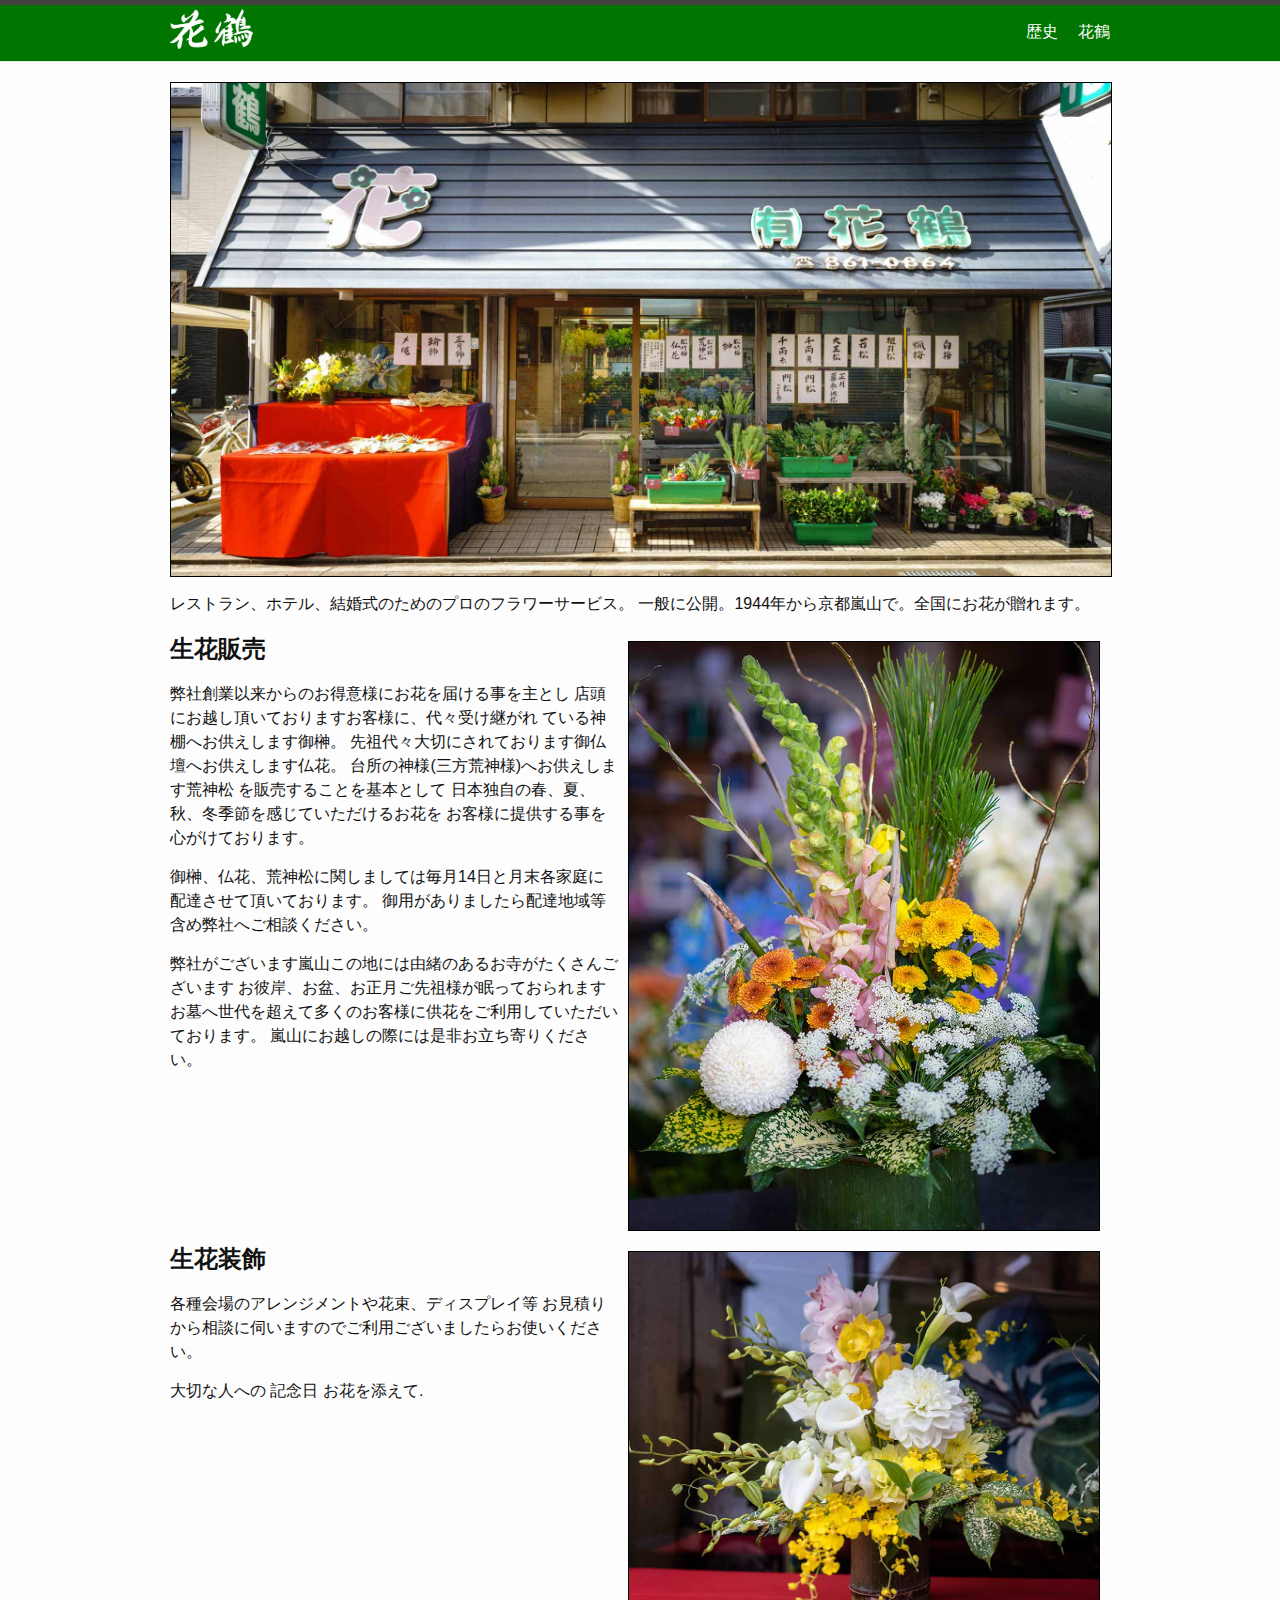
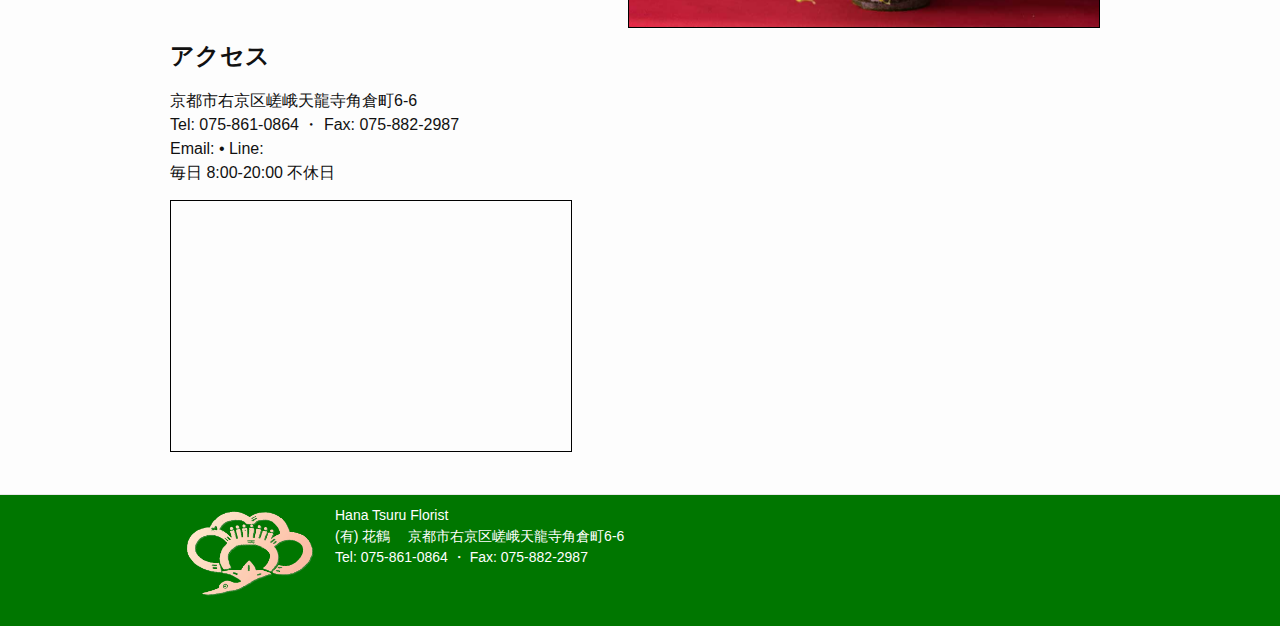
==== index.html @ 774fea0a "added text and history page" ====
<!DOCTYPE html>
<html lang="en"><head>
  <meta charset="utf-8">
  <meta http-equiv="X-UA-Compatible" content="IE=edge">
  <meta name="viewport" content="width=device-width, initial-scale=1"><!-- Begin Jekyll SEO tag v2.7.1 -->
<title>花鶴 | 京都嵐山　花鶴　Hanatsuru Florist</title>
<meta name="generator" content="Jekyll v4.1.1" />
<meta property="og:title" content="花鶴" />
<meta property="og:locale" content="en_US" />
<meta name="description" content="京都嵐山　花鶴　Hanatsuru Florist" />
<meta property="og:description" content="京都嵐山　花鶴　Hanatsuru Florist" />
<link rel="canonical" href="https://www.hanatsuru.co.jp/" />
<meta property="og:url" content="https://www.hanatsuru.co.jp/" />
<meta property="og:site_name" content="花鶴" />
<meta name="twitter:card" content="summary" />
<meta property="twitter:title" content="花鶴" />
<script type="application/ld+json">
{"url":"https://www.hanatsuru.co.jp/","name":"花鶴","headline":"花鶴","description":"京都嵐山　花鶴　Hanatsuru Florist","@type":"WebSite","@context":"https://schema.org"}</script>
<!-- End Jekyll SEO tag -->
<link rel="stylesheet" href="/assets/css/style.css"><link type="application/atom+xml" rel="alternate" href="https://www.hanatsuru.co.jp/feed.xml" title="花鶴" />
</head>
<body><header class="site-header">

  <div class="wrapper"><a class="site-title" rel="author" href="/"><img src="/assets/logos/hanatsuruwhite.png"/></a><nav class="site-nav">
        <input type="checkbox" id="nav-trigger" class="nav-trigger" />
        <label for="nav-trigger">
          <span class="menu-icon">
            <svg viewBox="0 0 18 15" width="18px" height="15px">
              <path d="M18,1.484c0,0.82-0.665,1.484-1.484,1.484H1.484C0.665,2.969,0,2.304,0,1.484l0,0C0,0.665,0.665,0,1.484,0 h15.032C17.335,0,18,0.665,18,1.484L18,1.484z M18,7.516C18,8.335,17.335,9,16.516,9H1.484C0.665,9,0,8.335,0,7.516l0,0 c0-0.82,0.665-1.484,1.484-1.484h15.032C17.335,6.031,18,6.696,18,7.516L18,7.516z M18,13.516C18,14.335,17.335,15,16.516,15H1.484 C0.665,15,0,14.335,0,13.516l0,0c0-0.82,0.665-1.483,1.484-1.483h15.032C17.335,12.031,18,12.695,18,13.516L18,13.516z"/>
            </svg>
          </span>
        </label>

        <div class="trigger"><a class="page-link" href="/history/">歴史</a><a class="page-link" href="/">花鶴</a></div>
      </nav></div>
</header>
<main class="page-content" aria-label="Content">
      <div class="wrapper">
        <div class="home">


  <p><img src="assets/images/1812_A7R01640.jpg"/>
</p>
<p>レストラン、ホテル、結婚式のためのプロのフラワーサービス。 一般に公開。1944年から京都嵐山で。全国にお花が贈れます。</p>
<h2>
    生花販売
    <img src="assets/images/Hermosawave_1812_A7R01626.jpg" class="home-page-photos"/> 
</h2>
<p>  

    弊社創業以来からのお得意様にお花を届ける事を主とし 店頭にお越し頂いておりますお客様に、代々受け継がれ ている神棚へお供えします御榊。 先祖代々大切にされております御仏壇へお供えします仏花。 台所の神様(三方荒神様)へお供えします荒神松 を販売することを基本として 日本独自の春、夏、秋、冬季節を感じていただけるお花を お客様に提供する事を心がけております。
</p>
<p>
    御榊、仏花、荒神松に関しましては毎月14日と月末各家庭に配達させて頂いております。 御用がありましたら配達地域等含め弊社へご相談ください。
</p>
<p>
    弊社がございます嵐山この地には由緒のあるお寺がたくさんございます お彼岸、お盆、お正月ご先祖様が眠っておられます お墓へ世代を超えて多くのお客様に供花をご利用していただいております。 嵐山にお越しの際には是非お立ち寄りください。
</p>
<br clear="all"/>
<h2>
    生花装飾
    <img src="assets/images/Hermosawave_1812_A7R01602.jpg" class="home-page-photos"/>
</h2>
<p>
 各種会場のアレンジメントや花束、ディスプレイ等 お見積りから相談に伺いますのでご利用ございましたらお使いください。
</p>
<p>
    大切な人への 記念日 お花を添えて.
</p>
<br clear="all"/>
<h2>アクセス</h2>
<p> 京都市右京区嵯峨天龍寺角倉町6-6
        <br/>
          Tel: 075-861-0864‬ ・ Fax: 075-882-2987
    <br/>
        Email: • Line:
    <br/>
    毎日 8:00-20:00 不休日
</p>
<p>
    <iframe src="https://www.google.com/maps/embed?pb=!1m18!1m12!1m3!1d3267.6475462531766!2d135.67921995113835!3d35.01552698025836!2m3!1f0!2f0!3f0!3m2!1i1024!2i768!4f13.1!3m3!1m2!1s0x60010756040c545d%3A0x7e85a3e7dbcd90f3!2z77yI5pyJ77yJ6Iqx6ba0!5e0!3m2!1sja!2sjp!4v1603250009601!5m2!1sja!2sjp" width="400" height="250" frameborder="1" style="border:1px solid black;" allowfullscreen="" aria-hidden="false" tabindex="0"></iframe>
</p>



  </div>

      </div>
    </main><footer class="site-footer">


  <div class="wrapper">

    <div class="footer-col-wrapper">
    
         <div class="footer-col">
        <!-- <img class="footer-logo" src="/assets/logos/hanatsuruwhite.png"/> -->
        <img class="footer-logo" src="/assets/logos/craneflowergradient.png"/>
             
             <p> 
        Hana Tsuru Florist <br/>
        (有) 花鶴　
        京都市右京区嵯峨天龍寺角倉町6-6
        <br/>
          Tel: 075-861-0864‬ ・ Fax: 075-882-2987
        </p>
      </div>
    </div>

    <div class="social-links"><ul class="social-media-list"></ul>
</div>

  </div>

</footer>
</body>

</html>
---- assets/css/style.css ----
.highlight .c { color: #998; font-style: italic; }

.highlight .err { color: #a61717; background-color: #e3d2d2; }

.highlight .k { font-weight: bold; }

.highlight .o { font-weight: bold; }

.highlight .cm { color: #998; font-style: italic; }

.highlight .cp { color: #999; font-weight: bold; }

.highlight .c1 { color: #998; font-style: italic; }

.highlight .cs { color: #999; font-weight: bold; font-style: italic; }

.highlight .gd { color: #000; background-color: #fdd; }

.highlight .gd .x { color: #000; background-color: #faa; }

.highlight .ge { font-style: italic; }

.highlight .gr { color: #a00; }

.highlight .gh { color: #999; }

.highlight .gi { color: #000; background-color: #dfd; }

.highlight .gi .x { color: #000; background-color: #afa; }

.highlight .go { color: #888; }

.highlight .gp { color: #555; }

.highlight .gs { font-weight: bold; }

.highlight .gu { color: #aaa; }

.highlight .gt { color: #a00; }

.highlight .kc { font-weight: bold; }

.highlight .kd { font-weight: bold; }

.highlight .kp { font-weight: bold; }

.highlight .kr { font-weight: bold; }

.highlight .kt { color: #458; font-weight: bold; }

.highlight .m { color: #099; }

.highlight .s { color: #d14; }

.highlight .na { color: #008080; }

.highlight .nb { color: #0086B3; }

.highlight .nc { color: #458; font-weight: bold; }

.highlight .no { color: #008080; }

.highlight .ni { color: #800080; }

.highlight .ne { color: #900; font-weight: bold; }

.highlight .nf { color: #900; font-weight: bold; }

.highlight .nn { color: #555; }

.highlight .nt { color: #000080; }

.highlight .nv { color: #008080; }

.highlight .ow { font-weight: bold; }

.highlight .w { color: #bbb; }

.highlight .mf { color: #099; }

.highlight .mh { color: #099; }

.highlight .mi { color: #099; }

.highlight .mo { color: #099; }

.highlight .sb { color: #d14; }

.highlight .sc { color: #d14; }

.highlight .sd { color: #d14; }

.highlight .s2 { color: #d14; }

.highlight .se { color: #d14; }

.highlight .sh { color: #d14; }

.highlight .si { color: #d14; }

.highlight .sx { color: #d14; }

.highlight .sr { color: #009926; }

.highlight .s1 { color: #d14; }

.highlight .ss { color: #990073; }

.highlight .bp { color: #999; }

.highlight .vc { color: #008080; }

.highlight .vg { color: #008080; }

.highlight .vi { color: #008080; }

.highlight .il { color: #099; }

html { font-size: 16px; }

/** Reset some basic elements */
body, h1, h2, h3, h4, h5, h6, p, blockquote, pre, hr, dl, dd, ol, ul, figure { margin: 0; padding: 0; }

/** Basic styling */
body { font: 400 16px/1.5 -apple-system, BlinkMacSystemFont, "Segoe UI", "Segoe UI Symbol", "Segoe UI Emoji", "Apple Color Emoji", Roboto, Helvetica, Arial, sans-serif; color: #111111; background-color: #fdfdfd; -webkit-text-size-adjust: 100%; -webkit-font-feature-settings: "kern" 1; -moz-font-feature-settings: "kern" 1; -o-font-feature-settings: "kern" 1; font-feature-settings: "kern" 1; font-kerning: normal; display: flex; min-height: 100vh; flex-direction: column; overflow-wrap: break-word; }

/** Set `margin-bottom` to maintain vertical rhythm */
h1, h2, h3, h4, h5, h6, p, blockquote, pre, ul, ol, dl, figure, .highlight { margin-bottom: 15px; }

hr { margin-top: 30px; margin-bottom: 30px; }

/** `main` element */
main { display: block; /* Default value of `display` of `main` element is 'inline' in IE 11. */ }

/** Images */
img { max-width: 100%; vertical-align: middle; }

/** Figures */
figure > img { display: block; }

figcaption { font-size: 14px; }

/** Lists */
ul, ol { margin-left: 30px; }

li > ul, li > ol { margin-bottom: 0; }

/** Headings */
h1, h2, h3, h4, h5, h6 { font-weight: 400; }

/** Links */
a { color: #2a7ae2; text-decoration: none; }

a:visited { color: #1756a9; }

a:hover { color: #111111; text-decoration: underline; }

.social-media-list a:hover, .pagination a:hover { text-decoration: none; }

.social-media-list a:hover .username, .pagination a:hover .username { text-decoration: underline; }

/** Blockquotes */
blockquote { color: #828282; border-left: 4px solid #e8e8e8; padding-left: 15px; font-size: 1.125rem; font-style: italic; }

blockquote > :last-child { margin-bottom: 0; }

blockquote i, blockquote em { font-style: normal; }

/** Code formatting */
pre, code { font-family: "Menlo", "Inconsolata", "Consolas", "Roboto Mono", "Ubuntu Mono", "Liberation Mono", "Courier New", monospace; font-size: 0.9375em; border: 1px solid #e8e8e8; border-radius: 3px; background-color: #eeeeff; }

code { padding: 1px 5px; }

pre { padding: 8px 12px; overflow-x: auto; }

pre > code { border: 0; padding-right: 0; padding-left: 0; }

.highlight { border-radius: 3px; background: #eeeeff; }

.highlighter-rouge .highlight { background: #eeeeff; }

/** Wrapper */
.wrapper { max-width: calc(800px - (30px)); margin-right: auto; margin-left: auto; padding-right: 15px; padding-left: 15px; }

@media screen and (min-width: 800px) { .wrapper { max-width: calc(800px - (30px * 2)); padding-right: 30px; padding-left: 30px; } }

/** Clearfix */
.wrapper:after { content: ""; display: table; clear: both; }

/** Icons */
.orange { color: #f66a0a; }

.grey { color: #828282; }

.svg-icon { width: 16px; height: 16px; display: inline-block; fill: currentColor; padding: 5px 3px 2px 5px; vertical-align: text-bottom; }

/** Tables */
table { margin-bottom: 30px; width: 100%; text-align: left; color: #3f3f3f; border-collapse: collapse; border: 1px solid #e8e8e8; }

table tr:nth-child(even) { background-color: #f7f7f7; }

table th, table td { padding: 10px 15px; }

table th { background-color: #f0f0f0; border: 1px solid #e0e0e0; }

table td { border: 1px solid #e8e8e8; }

@media screen and (max-width: 800px) { table { display: block; overflow-x: auto; -webkit-overflow-scrolling: touch; -ms-overflow-style: -ms-autohiding-scrollbar; } }

/** Site header */
.site-header { border-top: 5px solid #424242; border-bottom: 1px solid #e8e8e8; min-height: 55.95px; line-height: 54px; position: relative; }

.site-title { font-size: 1.625rem; font-weight: 300; letter-spacing: -1px; margin-bottom: 0; float: left; }

@media screen and (max-width: 600px) { .site-title { padding-right: 45px; } }

.site-title, .site-title:visited { color: #424242; }

.site-nav { position: absolute; top: 9px; right: 15px; background-color: #fdfdfd; border: 1px solid #e8e8e8; border-radius: 5px; text-align: right; }

.site-nav .nav-trigger { display: none; }

.site-nav .menu-icon { float: right; width: 36px; height: 26px; line-height: 0; padding-top: 10px; text-align: center; }

.site-nav .menu-icon > svg path { fill: #424242; }

.site-nav label[for="nav-trigger"] { display: block; float: right; width: 36px; height: 36px; z-index: 2; cursor: pointer; }

.site-nav input ~ .trigger { clear: both; display: none; }

.site-nav input:checked ~ .trigger { display: block; padding-bottom: 5px; }

.site-nav .page-link { color: #111111; line-height: 1.5; display: block; padding: 5px 10px; margin-left: 20px; }

.site-nav .page-link:not(:last-child) { margin-right: 0; }

@media screen and (min-width: 600px) { .site-nav { position: static; float: right; border: none; background-color: inherit; } .site-nav label[for="nav-trigger"] { display: none; } .site-nav .menu-icon { display: none; } .site-nav input ~ .trigger { display: block; } .site-nav .page-link { display: inline; padding: 0; margin-left: auto; } .site-nav .page-link:not(:last-child) { margin-right: 20px; } }

/** Site footer */
.site-footer { border-top: 1px solid #e8e8e8; padding: 30px 0; }

.footer-heading { font-size: 1.125rem; margin-bottom: 15px; }

.feed-subscribe .svg-icon { padding: 5px 5px 2px 0; }

.contact-list, .social-media-list, .pagination { list-style: none; margin-left: 0; }

.footer-col-wrapper, .social-links { font-size: 0.9375rem; color: #828282; }

.footer-col { margin-bottom: 15px; }

.footer-col-1, .footer-col-2 { width: calc(50% - (30px / 2)); }

.footer-col-3 { width: calc(100% - (30px / 2)); }

@media screen and (min-width: 800px) { .footer-col-1 { width: calc(35% - (30px / 2)); } .footer-col-2 { width: calc(20% - (30px / 2)); } .footer-col-3 { width: calc(45% - (30px / 2)); } }

@media screen and (min-width: 600px) { .footer-col-wrapper { display: flex; } .footer-col { width: calc(100% - (30px / 2)); padding: 0 15px; } .footer-col:first-child { padding-right: 15px; padding-left: 0; } .footer-col:last-child { padding-right: 0; padding-left: 15px; } }

/** Page content */
.page-content { padding: 30px 0; flex: 1 0 auto; }

.page-heading { font-size: 2rem; }

.post-list-heading { font-size: 1.75rem; }

.post-list { margin-left: 0; list-style: none; }

.post-list > li { margin-bottom: 30px; }

.post-meta { font-size: 14px; color: #828282; }

.post-link { display: block; font-size: 1.5rem; }

/** Posts */
.post-header { margin-bottom: 30px; }

.post-title, .post-content h1 { font-size: 2.625rem; letter-spacing: -1px; line-height: 1.15; }

@media screen and (min-width: 800px) { .post-title, .post-content h1 { font-size: 2.625rem; } }

.post-content { margin-bottom: 30px; }

.post-content h1, .post-content h2, .post-content h3 { margin-top: 60px; }

.post-content h4, .post-content h5, .post-content h6 { margin-top: 30px; }

.post-content h2 { font-size: 1.75rem; }

@media screen and (min-width: 800px) { .post-content h2 { font-size: 2rem; } }

.post-content h3 { font-size: 1.375rem; }

@media screen and (min-width: 800px) { .post-content h3 { font-size: 1.625rem; } }

.post-content h4 { font-size: 1.25rem; }

.post-content h5 { font-size: 1.125rem; }

.post-content h6 { font-size: 1.0625rem; }

.social-media-list, .pagination { display: table; margin: 0 auto; }

.social-media-list li, .pagination li { float: left; margin: 5px 10px 5px 0; }

.social-media-list li:last-of-type, .pagination li:last-of-type { margin-right: 0; }

.social-media-list li a, .pagination li a { display: block; padding: 7.5px; border: 1px solid #e8e8e8; }

.social-media-list li a:hover, .pagination li a:hover { border-color: #dbdbdb; }

/** Pagination navbar */
.pagination { margin-bottom: 30px; }

.pagination li a, .pagination li div { min-width: 41px; text-align: center; box-sizing: border-box; }

.pagination li div { display: block; padding: 7.5px; border: 1px solid transparent; }

.pagination li div.pager-edge { color: #e8e8e8; border: 1px dashed; }

/** Grid helpers */
@media screen and (min-width: 800px) { .one-half { width: calc(50% - (30px / 2)); } }

h2 { font-weight: 600; }

.wrapper { max-width: calc(1000px - (30px * 2)); padding-right: 20px; padding-left: 20px; }

.site-header, .site-footer { background-color: #007600; color: white; }

.site-footer { padding: 10px 0; }

.site-header a.page-link { color: white; }

.site-title img { height: 40px; margin-top: -10px; }

.page-content { padding: 20px 0; }

.footer-col { color: white; margin-bottom: 0; }

.footer-col p { font-size: .875rem; }

.footer-logo { width: 20%; max-width: 130px; float: left; margin: 5px 20px 20px 0; }

.home img { border: 1px solid black; }

.home-page-photos { width: 50%; border: 1px black solid; margin: 10px; float: right; }

/* 400px to matchup with Google Map */
@media (max-width: 500px) { .home-page-photos { width: 98%; border: 1px black solid; margin: 10px 0; float: none; } }

/*# sourceMappingURL=style.css.map */
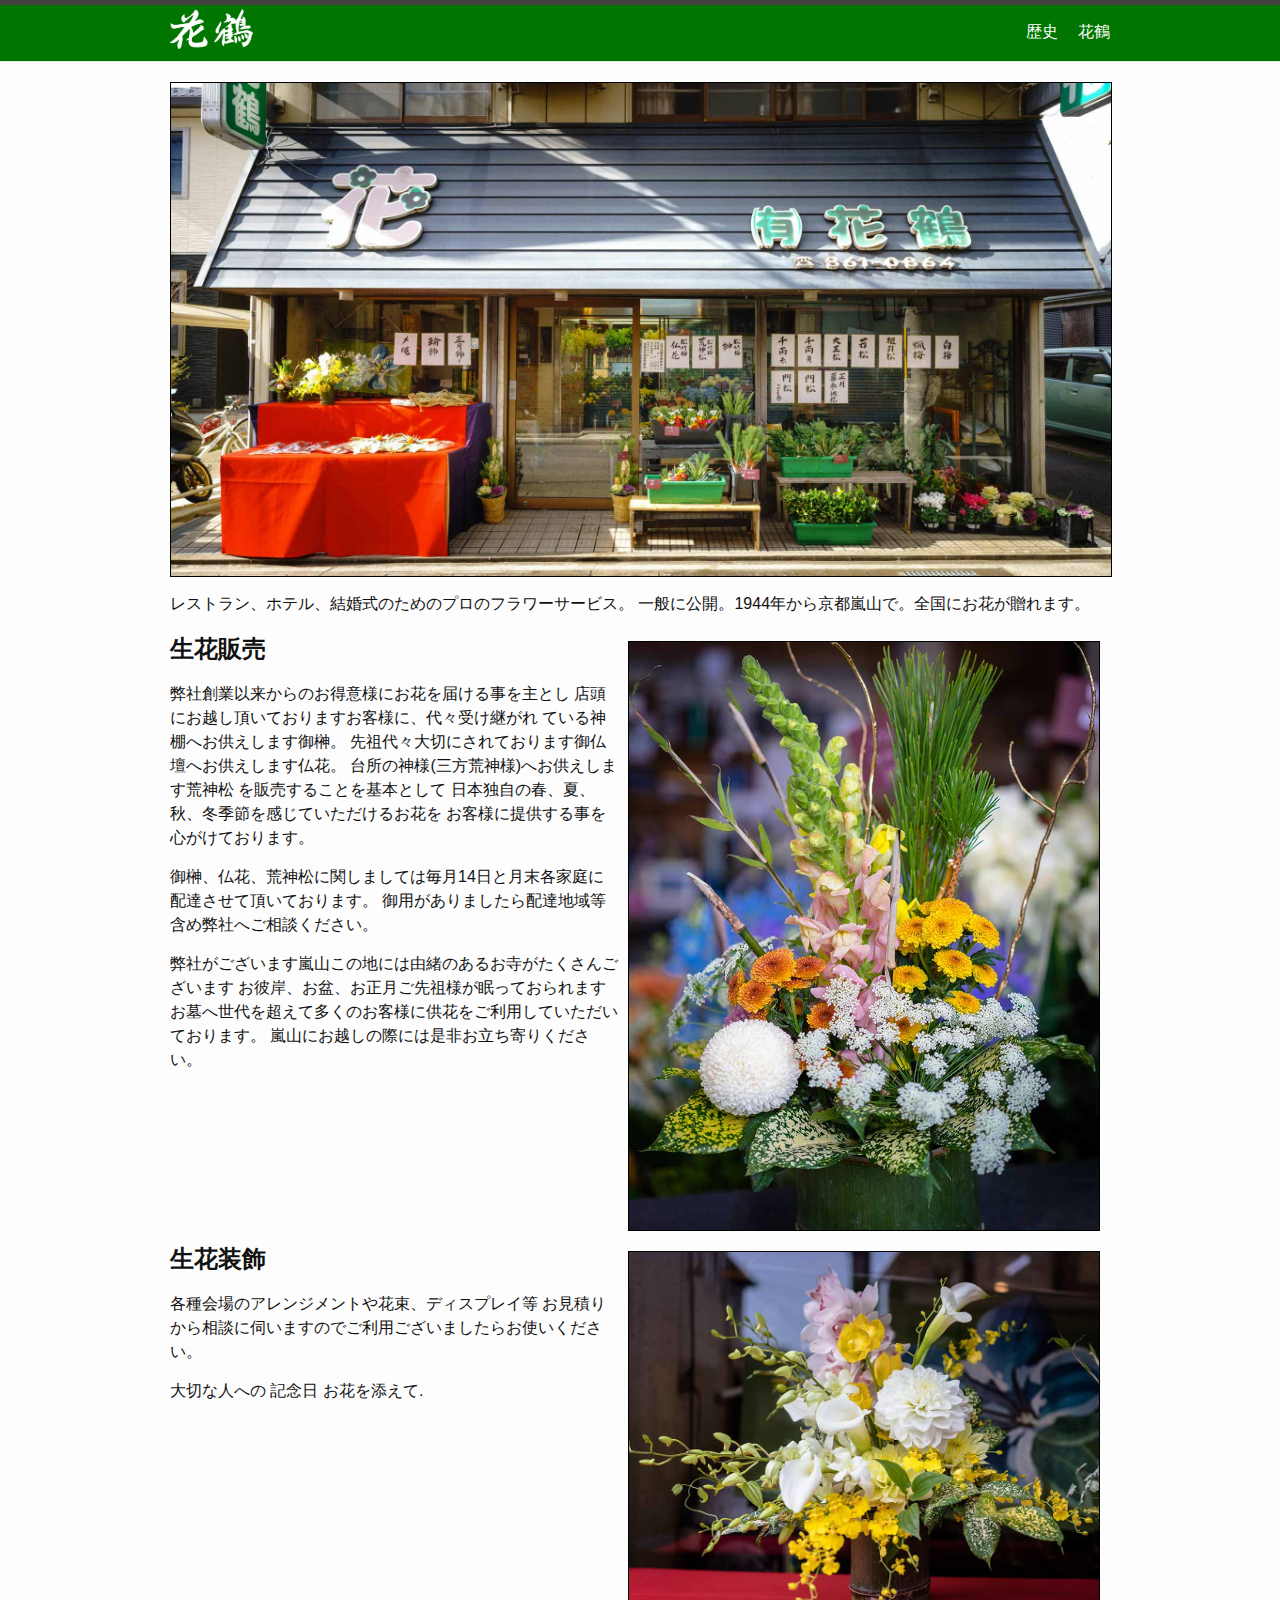
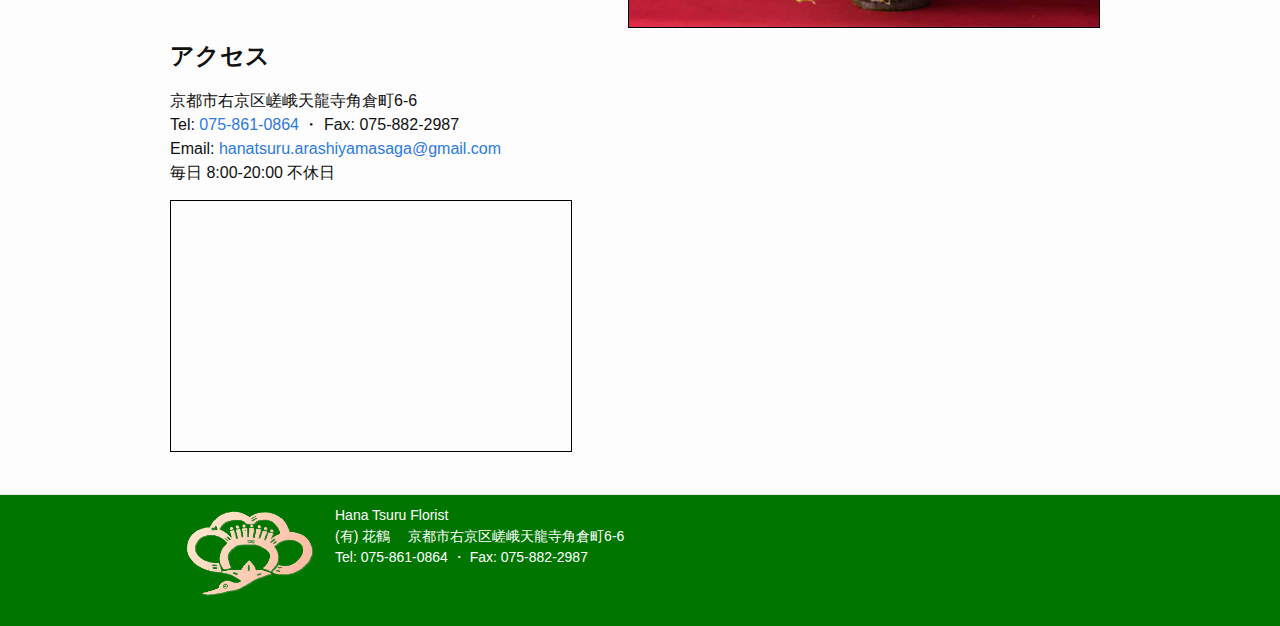
==== commit c5cea24b: "tel # update" ====
--- a/index.html
+++ b/index.html
@@ -71,9 +71,9 @@
 <h2>アクセス</h2>
 <p> 京都市右京区嵯峨天龍寺角倉町6-6
         <br/>
-          Tel: 075-861-0864‬ ・ Fax: 075-882-2987
+          Tel: <a class="tel" href:"tel:075-861-0864">075-861-0864</a> ・ Fax: 075-882-2987
     <br/>
-        Email: • Line:
+        Email: <a href="mailto:hanatsuru.arashiyamasaga@gmail.com" target="_blank">hanatsuru.arashiyamasaga@gmail.com</a>
     <br/>
     毎日 8:00-20:00 不休日
 </p>
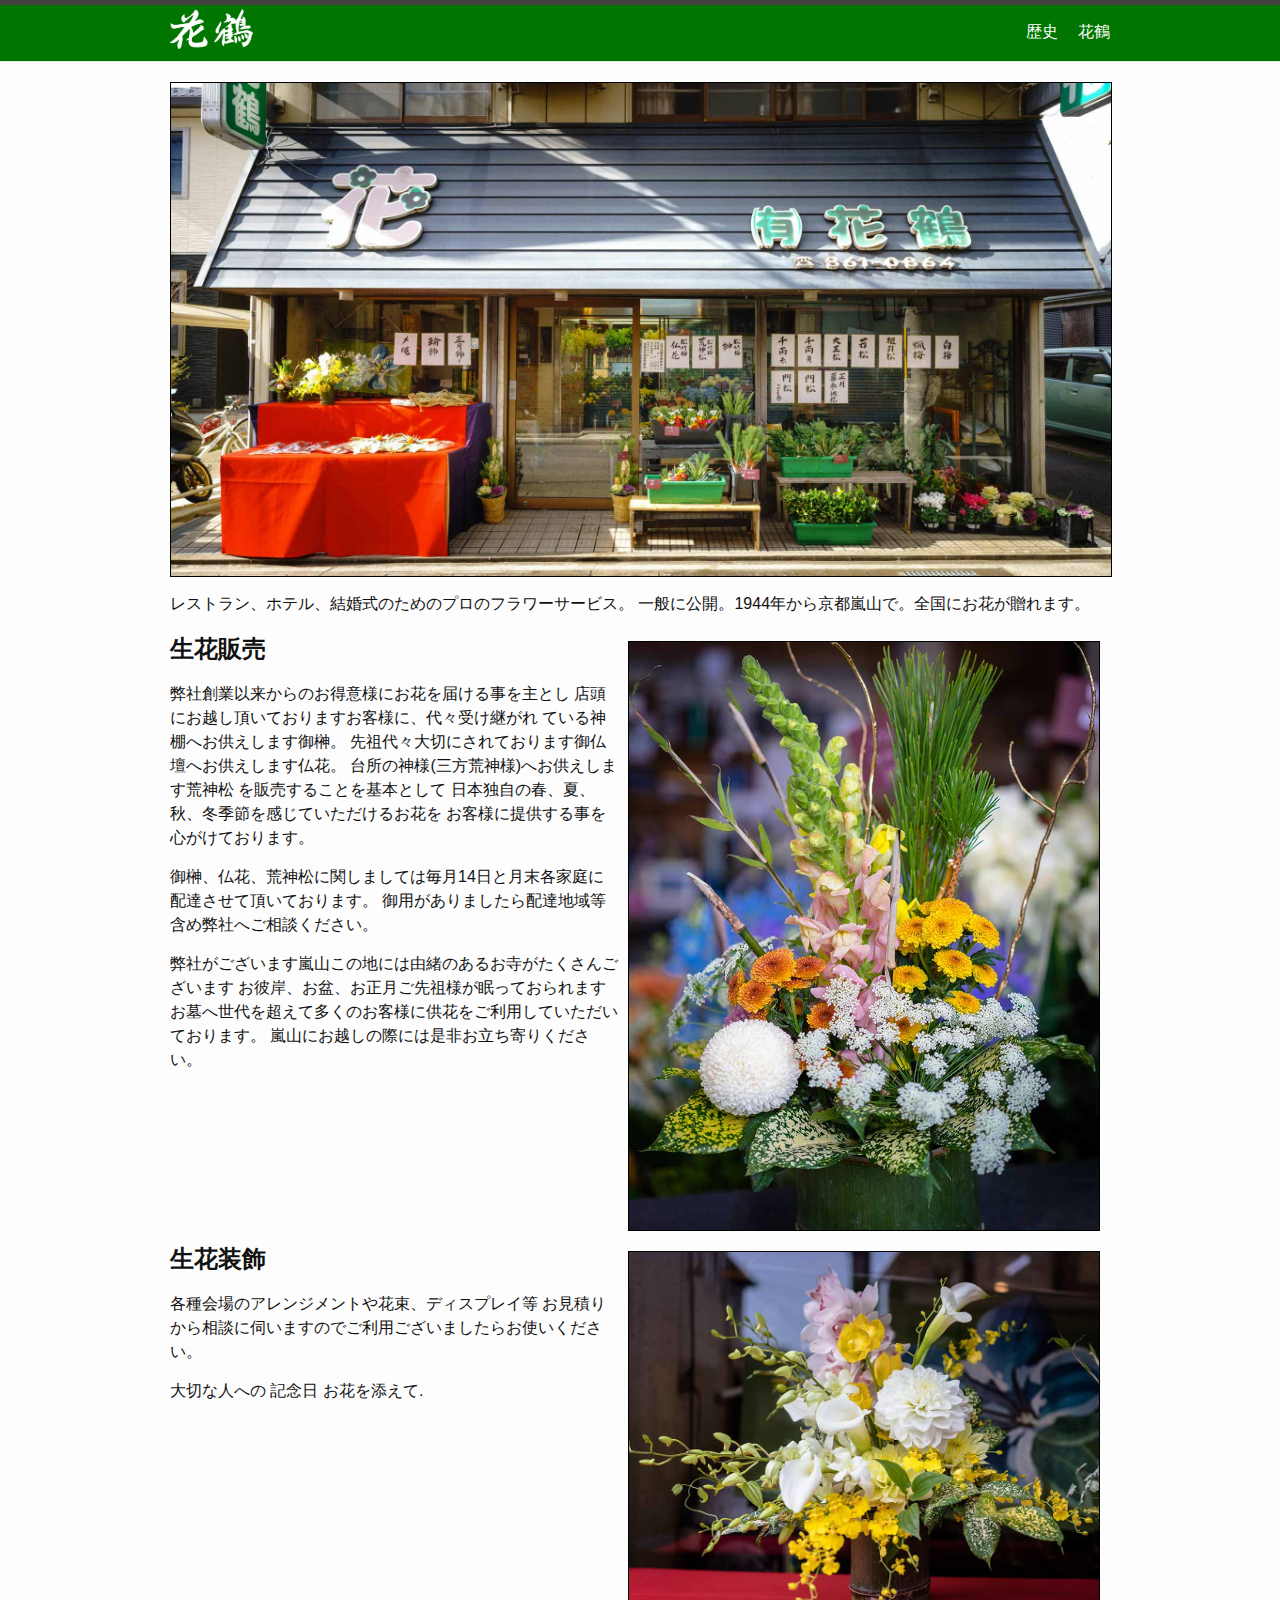
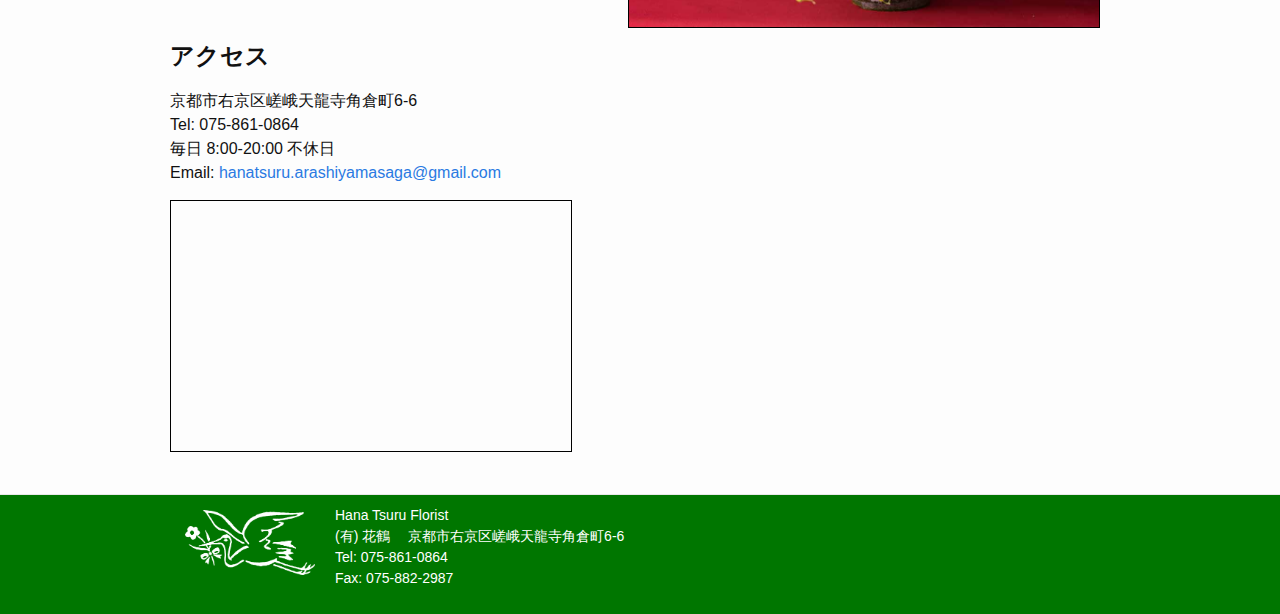
==== commit f0eb1b56: "small update" ====
--- a/index.html
+++ b/index.html
@@ -15,7 +15,7 @@
 <meta name="twitter:card" content="summary" />
 <meta property="twitter:title" content="花鶴" />
 <script type="application/ld+json">
-{"url":"https://www.hanatsuru.co.jp/","name":"花鶴","headline":"花鶴","description":"京都嵐山　花鶴　Hanatsuru Florist","@type":"WebSite","@context":"https://schema.org"}</script>
+{"url":"https://www.hanatsuru.co.jp/","headline":"花鶴","name":"花鶴","description":"京都嵐山　花鶴　Hanatsuru Florist","@type":"WebSite","@context":"https://schema.org"}</script>
 <!-- End Jekyll SEO tag -->
 <link rel="stylesheet" href="/assets/css/style.css"><link type="application/atom+xml" rel="alternate" href="https://www.hanatsuru.co.jp/feed.xml" title="花鶴" />
 </head>
@@ -71,12 +71,13 @@
 <h2>アクセス</h2>
 <p> 京都市右京区嵯峨天龍寺角倉町6-6
         <br/>
-          Tel: <a class="tel" href:"tel:075-861-0864">075-861-0864</a> ・ Fax: 075-882-2987
+          Tel: 075-861-0864
+     <br/>
+    毎日 8:00-20:00 不休日
+
     <br/>
         Email: <a href="mailto:hanatsuru.arashiyamasaga@gmail.com" target="_blank">hanatsuru.arashiyamasaga@gmail.com</a>
-    <br/>
-    毎日 8:00-20:00 不休日
-</p>
+ </p>
 <p>
     <iframe src="https://www.google.com/maps/embed?pb=!1m18!1m12!1m3!1d3267.6475462531766!2d135.67921995113835!3d35.01552698025836!2m3!1f0!2f0!3f0!3m2!1i1024!2i768!4f13.1!3m3!1m2!1s0x60010756040c545d%3A0x7e85a3e7dbcd90f3!2z77yI5pyJ77yJ6Iqx6ba0!5e0!3m2!1sja!2sjp!4v1603250009601!5m2!1sja!2sjp" width="400" height="250" frameborder="1" style="border:1px solid black;" allowfullscreen="" aria-hidden="false" tabindex="0"></iframe>
 </p>
@@ -95,14 +96,15 @@
     
          <div class="footer-col">
         <!-- <img class="footer-logo" src="/assets/logos/hanatsuruwhite.png"/> -->
-        <img class="footer-logo" src="/assets/logos/craneflowergradient.png"/>
+        <img class="footer-logo" src="/assets/logos/cranewhite.png"/>
              
              <p> 
         Hana Tsuru Florist <br/>
         (有) 花鶴　
         京都市右京区嵯峨天龍寺角倉町6-6
         <br/>
-          Tel: 075-861-0864‬ ・ Fax: 075-882-2987
+          Tel: 075-861-0864‬ <br/>
+                 Fax: 075-882-2987
         </p>
       </div>
     </div>
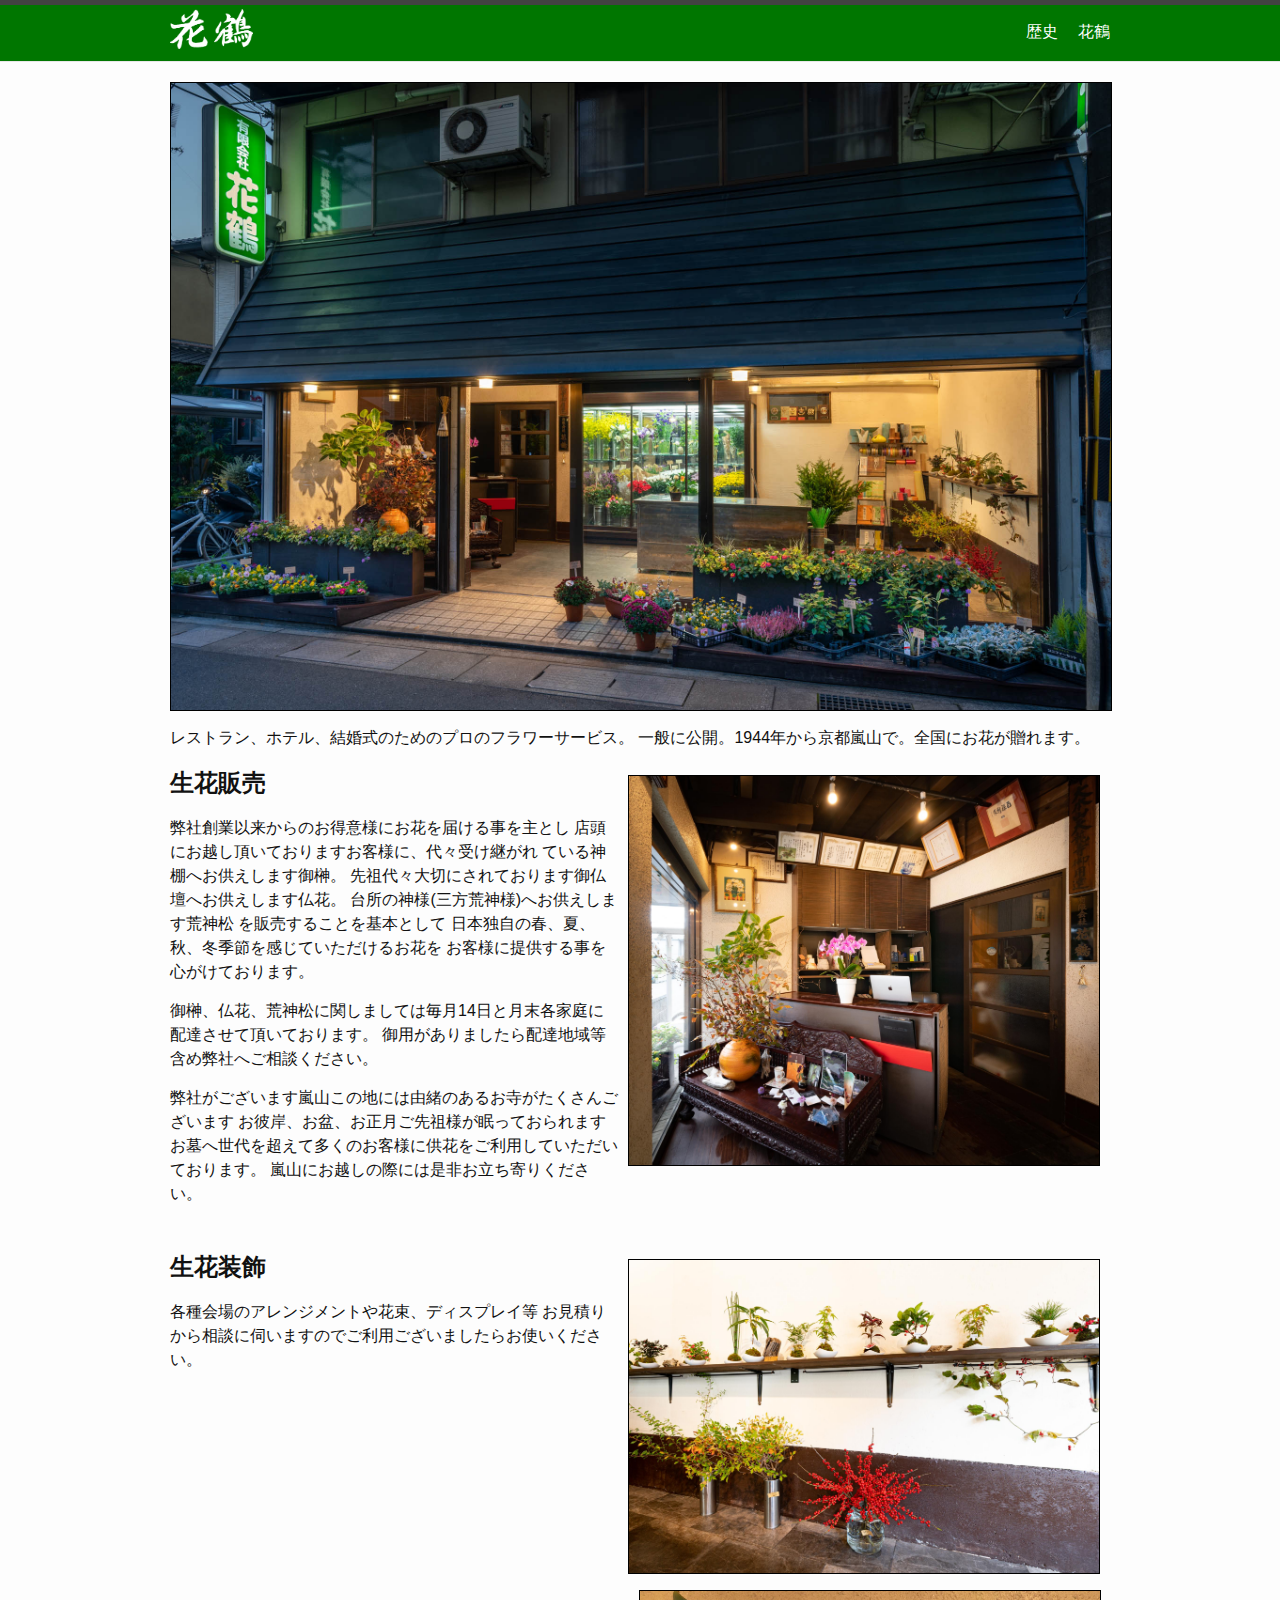
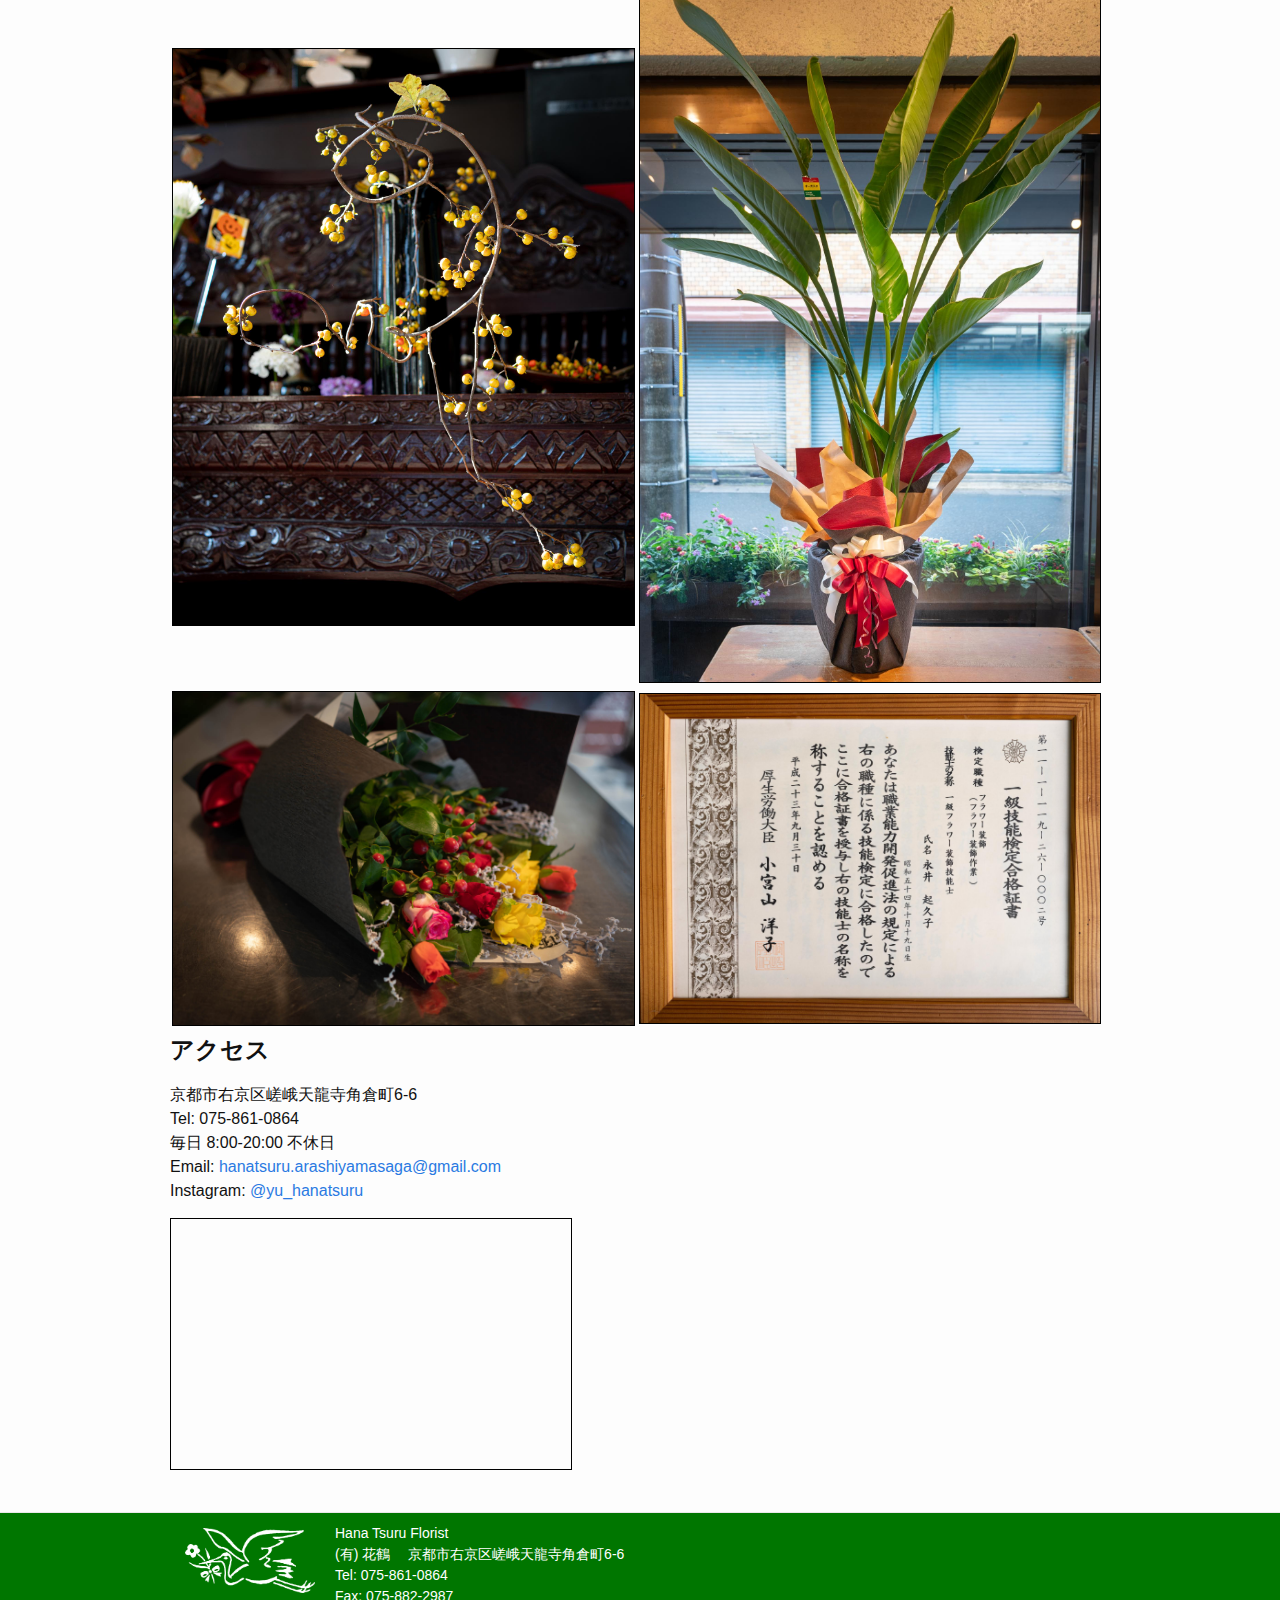
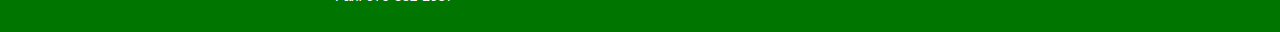
==== commit 0305e1d3: "added photos" ====
--- a/index.html
+++ b/index.html
@@ -15,7 +15,7 @@
 <meta name="twitter:card" content="summary" />
 <meta property="twitter:title" content="花鶴" />
 <script type="application/ld+json">
-{"url":"https://www.hanatsuru.co.jp/","headline":"花鶴","name":"花鶴","description":"京都嵐山　花鶴　Hanatsuru Florist","@type":"WebSite","@context":"https://schema.org"}</script>
+{"url":"https://www.hanatsuru.co.jp/","name":"花鶴","headline":"花鶴","description":"京都嵐山　花鶴　Hanatsuru Florist","@type":"WebSite","@context":"https://schema.org"}</script>
 <!-- End Jekyll SEO tag -->
 <link rel="stylesheet" href="/assets/css/style.css"><link type="application/atom+xml" rel="alternate" href="https://www.hanatsuru.co.jp/feed.xml" title="花鶴" />
 </head>
@@ -39,12 +39,12 @@
         <div class="home">
 
 
-  <p><img src="assets/images/1812_A7R01640.jpg"/>
+  <p><img src="assets/images/2010_A7R00149.jpg"/>
 </p>
 <p>レストラン、ホテル、結婚式のためのプロのフラワーサービス。 一般に公開。1944年から京都嵐山で。全国にお花が贈れます。</p>
 <h2>
     生花販売
-    <img src="assets/images/Hermosawave_1812_A7R01626.jpg" class="home-page-photos"/> 
+    <img src="assets/images/2010_A7R00129.jpg" class="home-page-photos"/> 
 </h2>
 <p>  
 
@@ -59,15 +59,25 @@
 <br clear="all"/>
 <h2>
     生花装飾
-    <img src="assets/images/Hermosawave_1812_A7R01602.jpg" class="home-page-photos"/>
+    <img src="assets/images/2010_A7R00093.jpg" class="home-page-photos"/>
 </h2>
 <p>
  各種会場のアレンジメントや花束、ディスプレイ等 お見積りから相談に伺いますのでご利用ございましたらお使いください。
 </p>
-<p>
-    大切な人への 記念日 お花を添えて.
-</p>
+
 <br clear="all"/>
+
+<div class="home-page-gallery">
+<img class="gallery-image" src="/assets/images/2010_A7R00171.jpg"/>
+<img class="gallery-image" src="/assets/images/2011_A7R00321.jpg"/>
+</div>
+<div class="home-page-gallery">
+
+    <img class="gallery-image" src="/assets/images/2010_A7R00177.jpg"/>
+<img class="gallery-image" src="/assets/images/2010_A7R00123.jpg"/>
+
+</div>
+
 <h2>アクセス</h2>
 <p> 京都市右京区嵯峨天龍寺角倉町6-6
         <br/>
@@ -77,6 +87,7 @@
 
     <br/>
         Email: <a href="mailto:hanatsuru.arashiyamasaga@gmail.com" target="_blank">hanatsuru.arashiyamasaga@gmail.com</a>
+    <br/>Instagram: <a href="https://www.instagram.com/yu_hanatsuru/" target="_blank">@yu_hanatsuru</a>
  </p>
 <p>
     <iframe src="https://www.google.com/maps/embed?pb=!1m18!1m12!1m3!1d3267.6475462531766!2d135.67921995113835!3d35.01552698025836!2m3!1f0!2f0!3f0!3m2!1i1024!2i768!4f13.1!3m3!1m2!1s0x60010756040c545d%3A0x7e85a3e7dbcd90f3!2z77yI5pyJ77yJ6Iqx6ba0!5e0!3m2!1sja!2sjp!4v1603250009601!5m2!1sja!2sjp" width="400" height="250" frameborder="1" style="border:1px solid black;" allowfullscreen="" aria-hidden="false" tabindex="0"></iframe>
--- a/assets/css/style.css
+++ b/assets/css/style.css
@@ -321,7 +321,7 @@
 /** Grid helpers */
 @media screen and (min-width: 800px) { .one-half { width: calc(50% - (30px / 2)); } }
 
-h2 { font-weight: 600; }
+h2 { font-weight: 600; margin-top: 4px; }
 
 .wrapper { max-width: calc(1000px - (30px * 2)); padding-right: 20px; padding-left: 20px; }
 
@@ -345,7 +345,11 @@
 
 .home-page-photos { width: 50%; border: 1px black solid; margin: 10px; float: right; }
 
+.home-page-gallery { display: flex; align-items: center; margin: 4px 0; }
+
+.gallery-image { width: 49%; margin: 2px; }
+
 /* 400px to matchup with Google Map */
-@media (max-width: 500px) { .home-page-photos { width: 98%; border: 1px black solid; margin: 10px 0; float: none; } }
+@media (max-width: 500px) { .home-page-photos { width: 98%; border: 1px black solid; margin: 10px 0; float: none; } .home-page-gallery { flex-wrap: wrap; } .gallery-image { width: 100%; margin: 2px; } }
 
 /*# sourceMappingURL=style.css.map */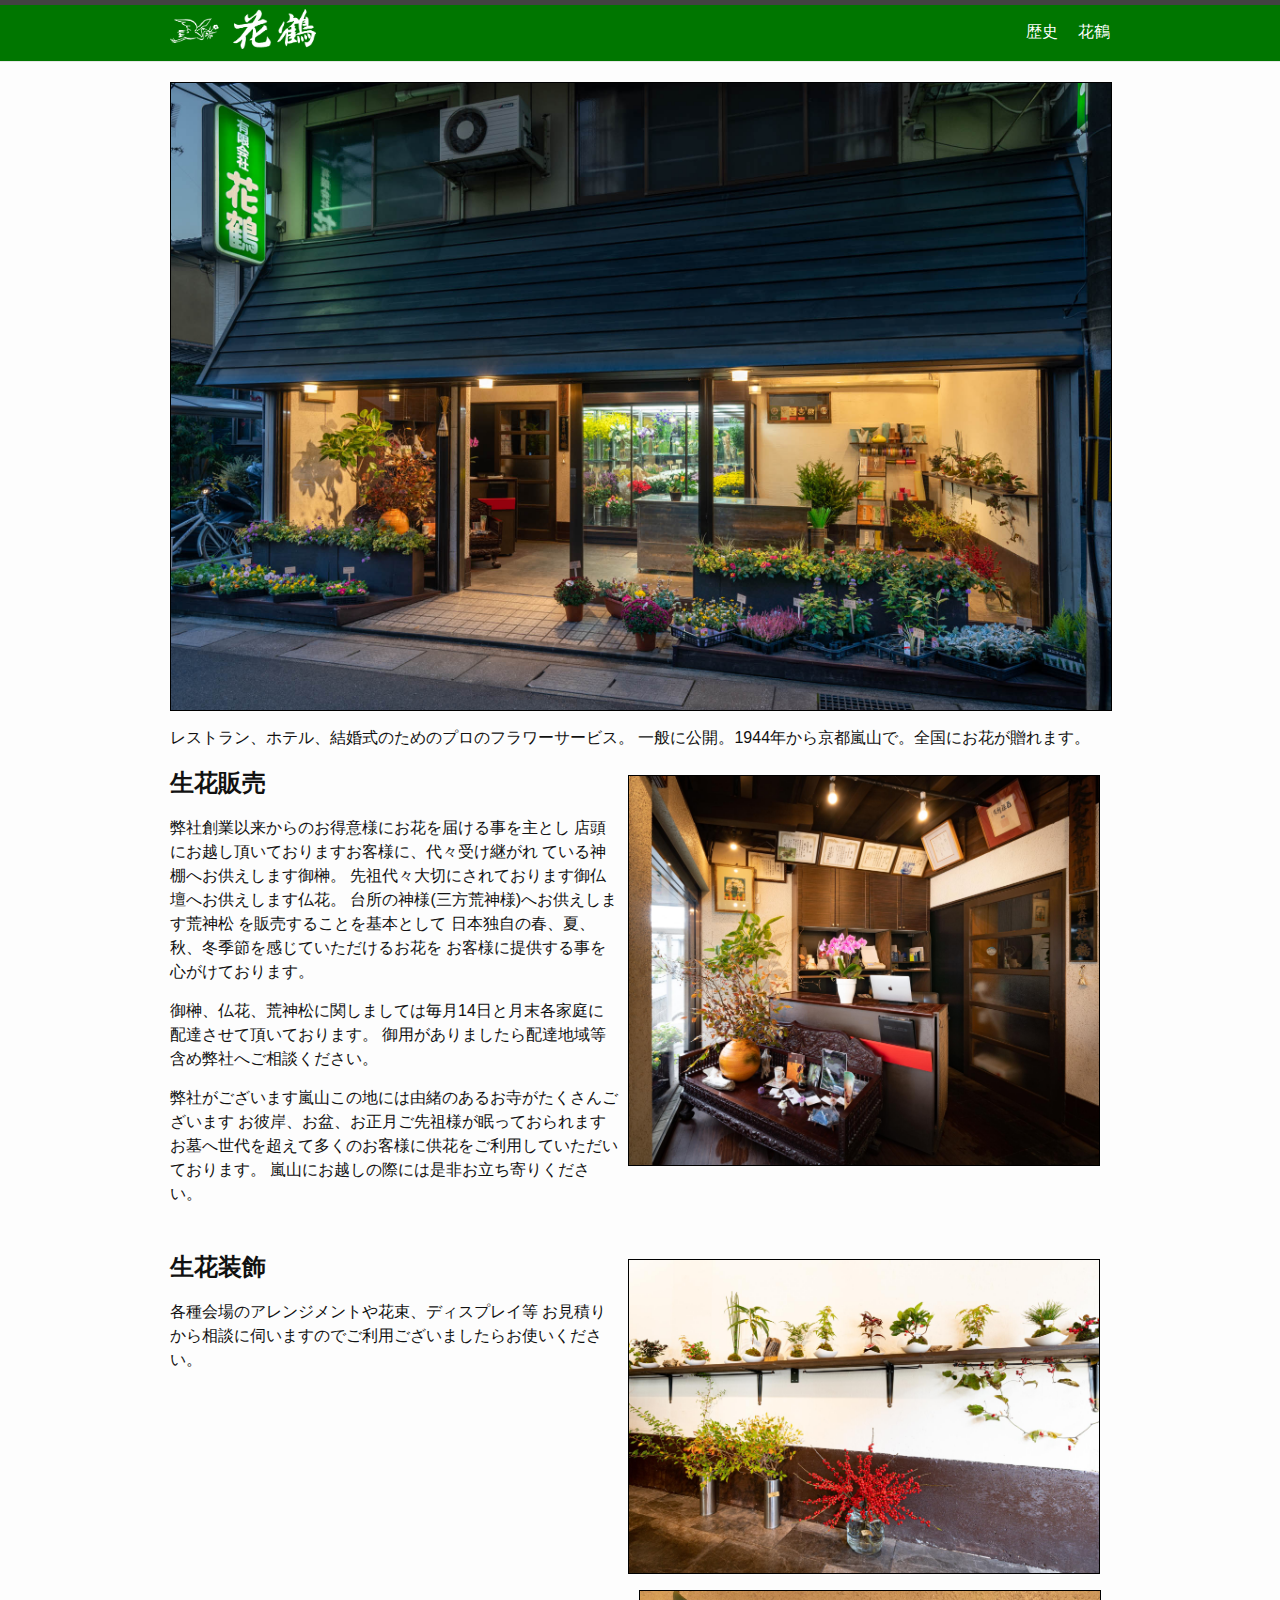
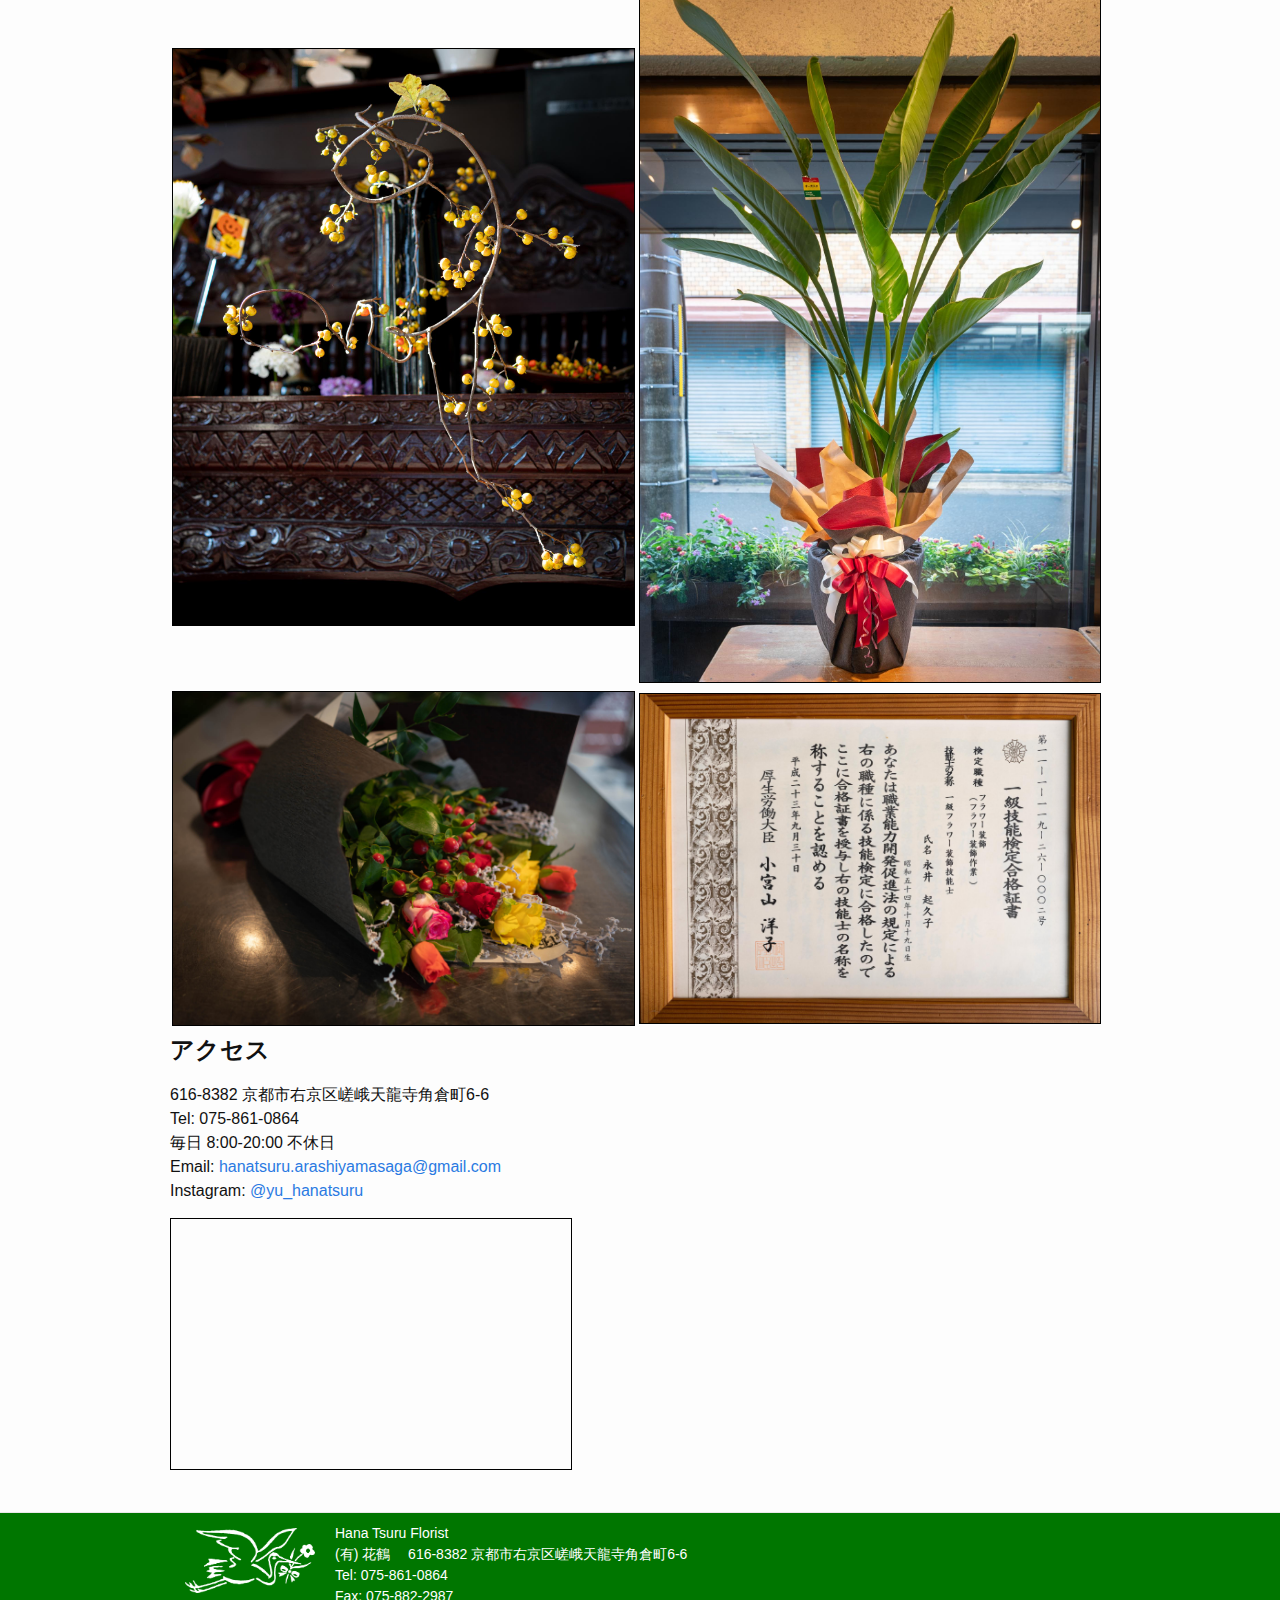
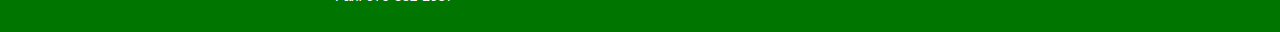
==== commit d679f92d: "More changes" ====
--- a/index.html
+++ b/index.html
@@ -21,7 +21,7 @@
 </head>
 <body><header class="site-header">
 
-  <div class="wrapper"><a class="site-title" rel="author" href="/"><img src="/assets/logos/hanatsuruwhite.png"/></a><nav class="site-nav">
+  <div class="wrapper"><a class="site-title" rel="author" href="/"><img src="/assets/logos/hanatsurucombi_logo.png"/></a><nav class="site-nav">
         <input type="checkbox" id="nav-trigger" class="nav-trigger" />
         <label for="nav-trigger">
           <span class="menu-icon">
@@ -79,7 +79,7 @@
 </div>
 
 <h2>アクセス</h2>
-<p> 京都市右京区嵯峨天龍寺角倉町6-6
+<p> 616-8382 京都市右京区嵯峨天龍寺角倉町6-6
         <br/>
           Tel: 075-861-0864
      <br/>
@@ -107,12 +107,12 @@
     
          <div class="footer-col">
         <!-- <img class="footer-logo" src="/assets/logos/hanatsuruwhite.png"/> -->
-        <img class="footer-logo" src="/assets/logos/cranewhite.png"/>
+        <img class="footer-logo" src="/assets/logos/cranewhite_flip.png"/>
              
              <p> 
         Hana Tsuru Florist <br/>
         (有) 花鶴　
-        京都市右京区嵯峨天龍寺角倉町6-6
+        616-8382 京都市右京区嵯峨天龍寺角倉町6-6
         <br/>
           Tel: 075-861-0864‬ <br/>
                  Fax: 075-882-2987
--- a/assets/css/style.css
+++ b/assets/css/style.css
@@ -345,9 +345,14 @@
 
 .home-page-photos { width: 50%; border: 1px black solid; margin: 10px; float: right; }
 
+.small-photos { float: left; max-height: 400px; }
+
 .home-page-gallery { display: flex; align-items: center; margin: 4px 0; }
 
 .gallery-image { width: 49%; margin: 2px; }
+
+/* 600px for the hamburger menu */
+@media (max-width: 599px) { .page-link { color: #007600 !important; } }
 
 /* 400px to matchup with Google Map */
 @media (max-width: 500px) { .home-page-photos { width: 98%; border: 1px black solid; margin: 10px 0; float: none; } .home-page-gallery { flex-wrap: wrap; } .gallery-image { width: 100%; margin: 2px; } }
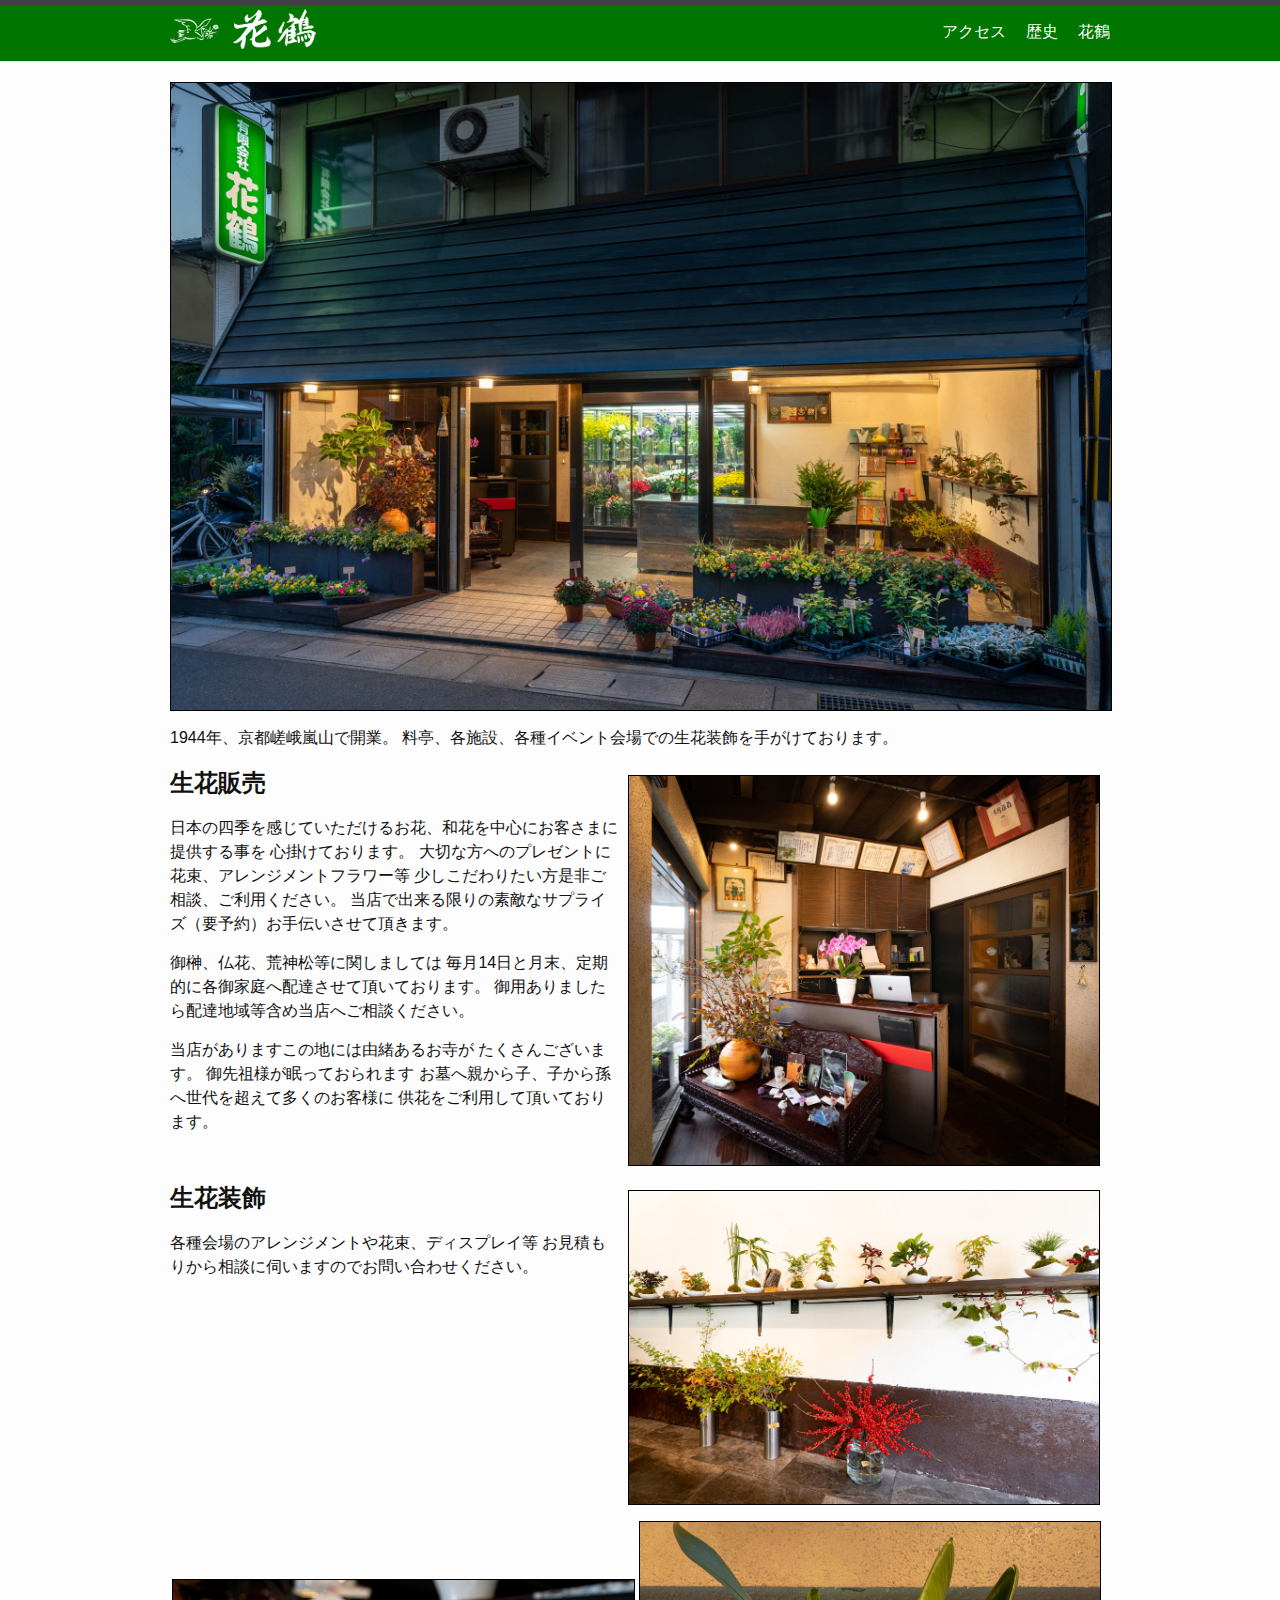
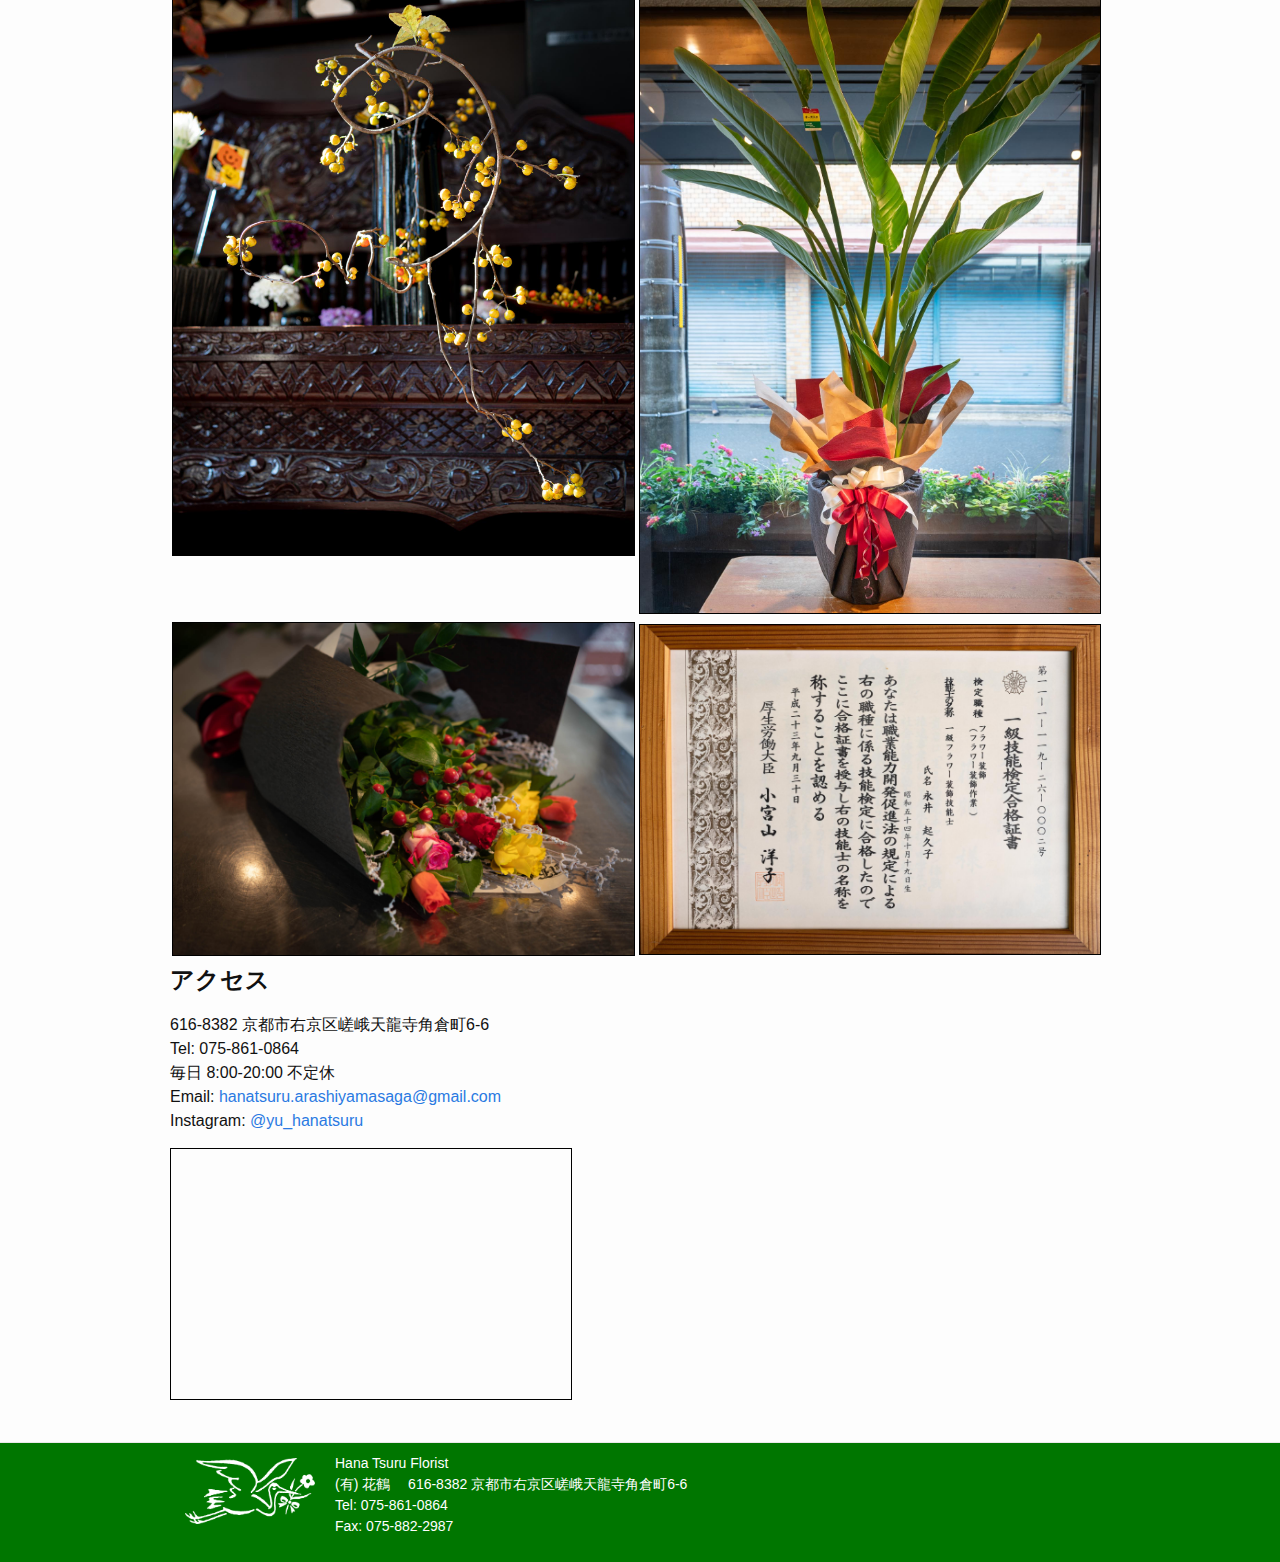
==== commit 4ba376c9: "update" ====
--- a/index.html
+++ b/index.html
@@ -31,7 +31,8 @@
           </span>
         </label>
 
-        <div class="trigger"><a class="page-link" href="/history/">歴史</a><a class="page-link" href="/">花鶴</a></div>
+        <div class="trigger">
+            <a class="page-link" href="/#access">アクセス</a><a class="page-link" href="/history/">歴史</a><a class="page-link" href="/">花鶴</a></div>
       </nav></div>
 </header>
 <main class="page-content" aria-label="Content">
@@ -41,20 +42,29 @@
 
   <p><img src="assets/images/2010_A7R00149.jpg"/>
 </p>
-<p>レストラン、ホテル、結婚式のためのプロのフラワーサービス。 一般に公開。1944年から京都嵐山で。全国にお花が贈れます。</p>
+<p>1944年、京都嵯峨嵐山で開業。
+料亭、各施設、各種イベント会場での生花装飾を手がけております。</p>
 <h2>
     生花販売
     <img src="assets/images/2010_A7R00129.jpg" class="home-page-photos"/> 
 </h2>
 <p>  
+日本の四季を感じていただけるお花、和花を中心にお客さまに提供する事を
+心掛けております。
+大切な方へのプレゼントに花束、アレンジメントフラワー等
+少しこだわりたい方是非ご相談、ご利用ください。
+    当店で出来る限りの素敵なサプライズ（要予約）お手伝いさせて頂きます。</p>
 
-    弊社創業以来からのお得意様にお花を届ける事を主とし 店頭にお越し頂いておりますお客様に、代々受け継がれ ている神棚へお供えします御榊。 先祖代々大切にされております御仏壇へお供えします仏花。 台所の神様(三方荒神様)へお供えします荒神松 を販売することを基本として 日本独自の春、夏、秋、冬季節を感じていただけるお花を お客様に提供する事を心がけております。
-</p>
 <p>
-    御榊、仏花、荒神松に関しましては毎月14日と月末各家庭に配達させて頂いております。 御用がありましたら配達地域等含め弊社へご相談ください。
-</p>
-<p>
-    弊社がございます嵐山この地には由緒のあるお寺がたくさんございます お彼岸、お盆、お正月ご先祖様が眠っておられます お墓へ世代を超えて多くのお客様に供花をご利用していただいております。 嵐山にお越しの際には是非お立ち寄りください。
+御榊、仏花、荒神松等に関しましては
+毎月14日と月末、定期的に各御家庭へ配達させて頂いております。
+    御用ありましたら配達地域等含め当店へご相談ください。</p>
+
+<p>当店がありますこの地には由緒あるお寺が
+たくさんございます。
+御先祖様が眠っておられます
+お墓へ親から子、子から孫へ世代を超えて多くのお客様に
+供花をご利用して頂いております。
 </p>
 <br clear="all"/>
 <h2>
@@ -62,7 +72,8 @@
     <img src="assets/images/2010_A7R00093.jpg" class="home-page-photos"/>
 </h2>
 <p>
- 各種会場のアレンジメントや花束、ディスプレイ等 お見積りから相談に伺いますのでご利用ございましたらお使いください。
+各種会場のアレンジメントや花束、ディスプレイ等
+お見積もりから相談に伺いますのでお問い合わせください。
 </p>
 
 <br clear="all"/>
@@ -78,12 +89,12 @@
 
 </div>
 
-<h2>アクセス</h2>
+<h2 id="access">アクセス</h2>
 <p> 616-8382 京都市右京区嵯峨天龍寺角倉町6-6
         <br/>
           Tel: 075-861-0864
      <br/>
-    毎日 8:00-20:00 不休日
+    毎日 8:00-20:00 不定休
 
     <br/>
         Email: <a href="mailto:hanatsuru.arashiyamasaga@gmail.com" target="_blank">hanatsuru.arashiyamasaga@gmail.com</a>
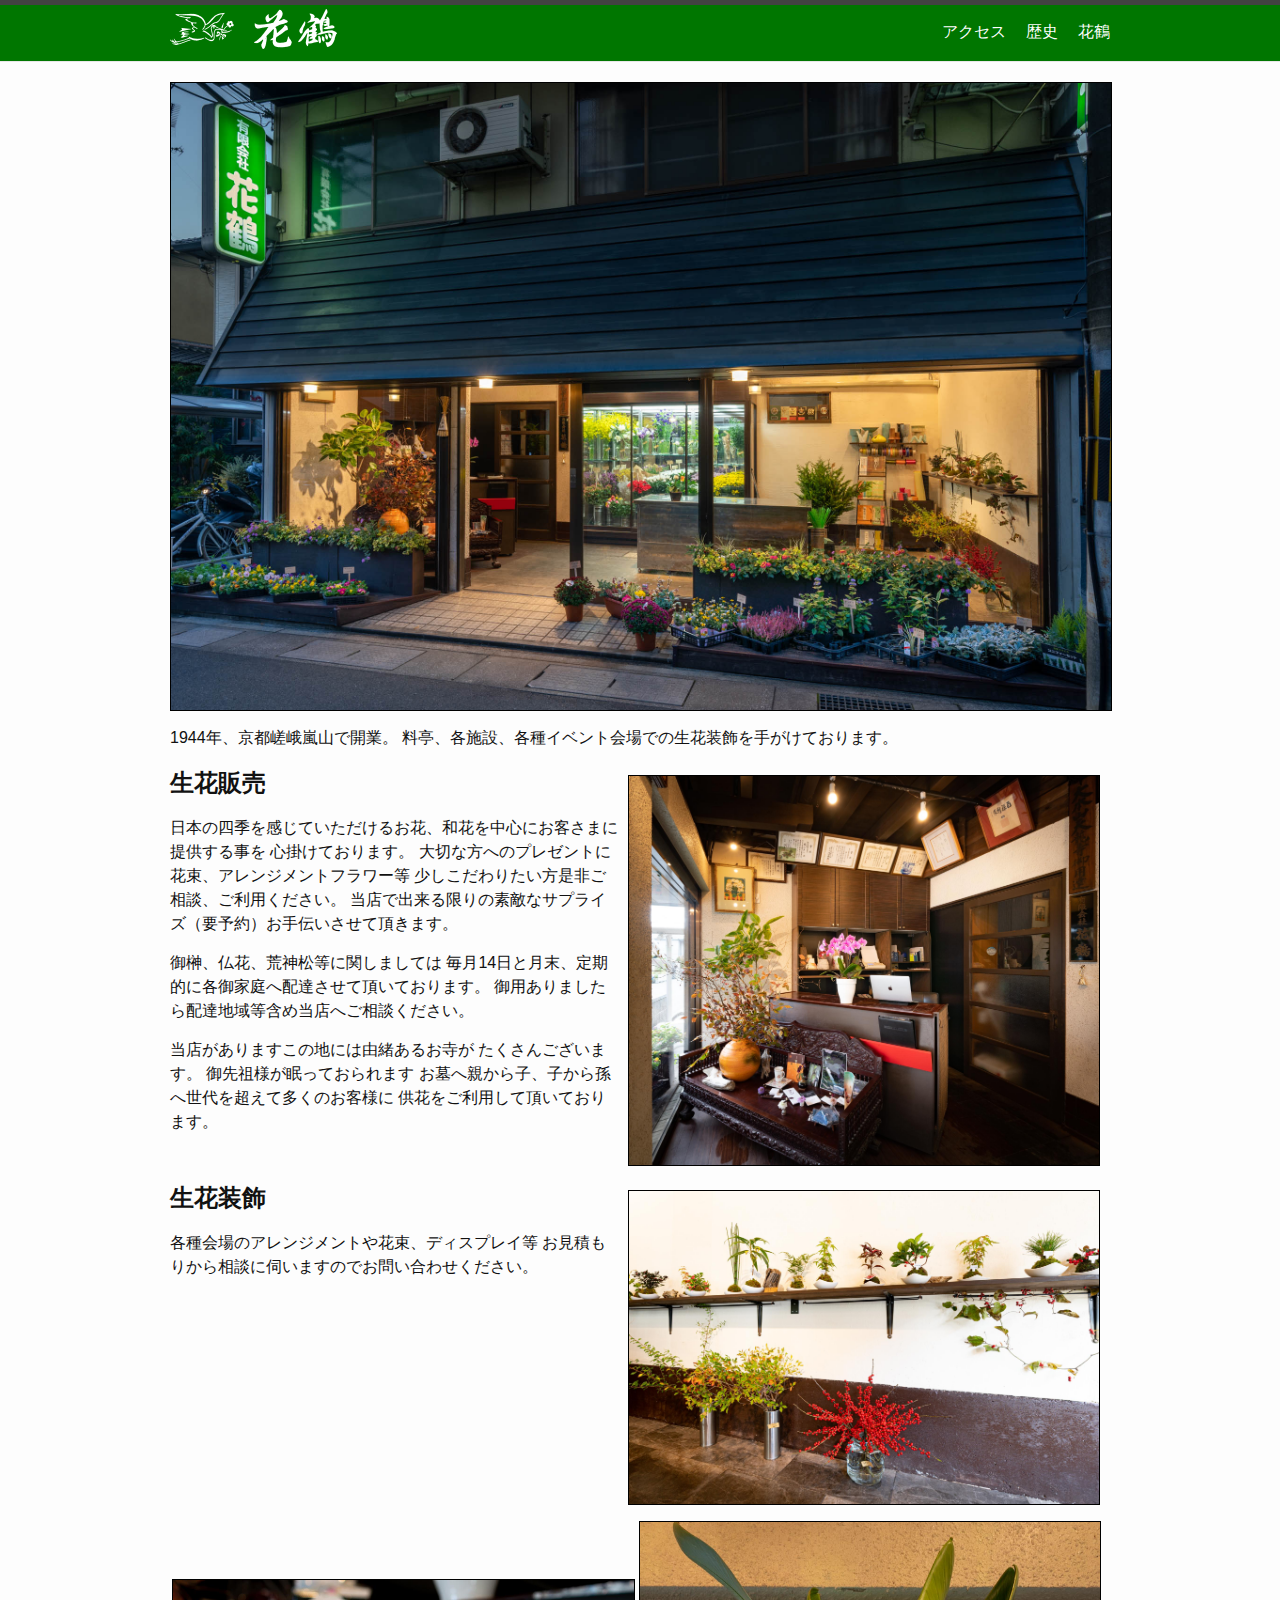
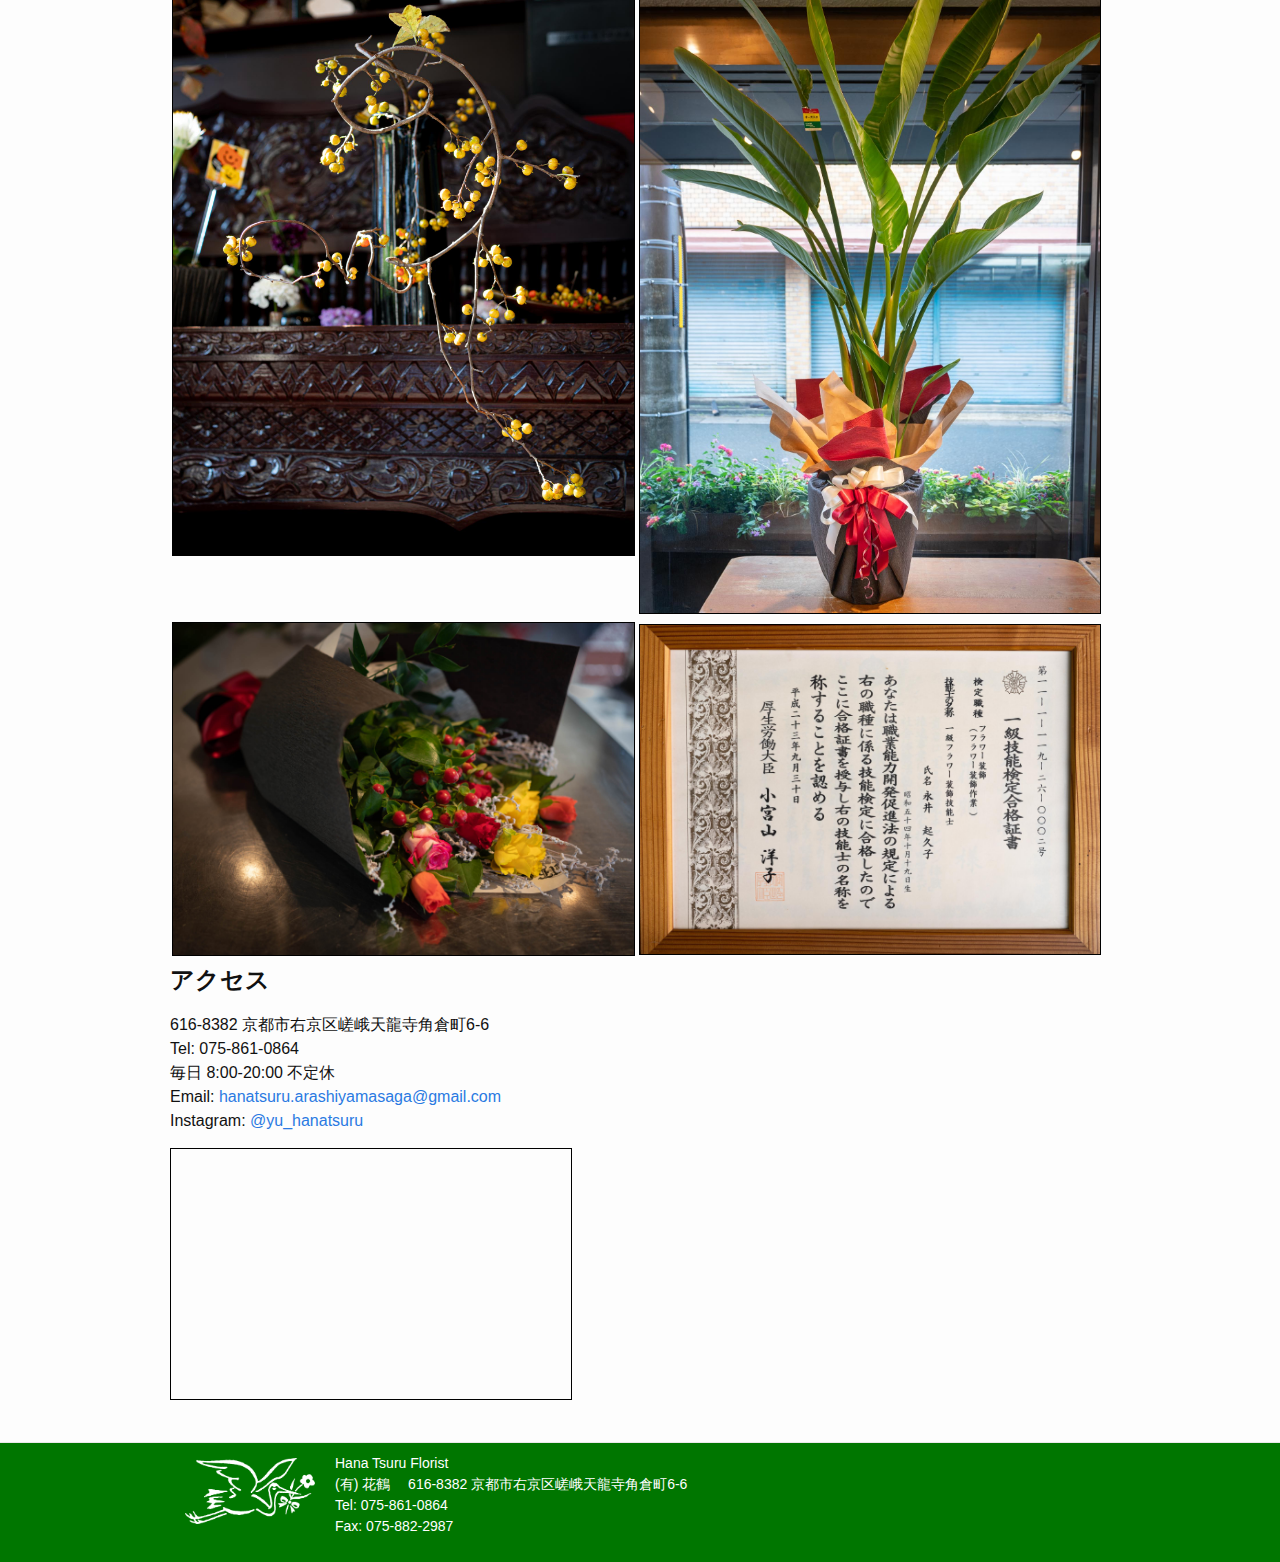
==== commit 36941a21: "update" ====
--- a/index.html
+++ b/index.html
@@ -9,19 +9,19 @@
 <meta property="og:locale" content="en_US" />
 <meta name="description" content="京都嵐山　花鶴　Hanatsuru Florist" />
 <meta property="og:description" content="京都嵐山　花鶴　Hanatsuru Florist" />
-<link rel="canonical" href="https://www.hanatsuru.co.jp/" />
-<meta property="og:url" content="https://www.hanatsuru.co.jp/" />
+<link rel="canonical" href="http://localhost:4000/" />
+<meta property="og:url" content="http://localhost:4000/" />
 <meta property="og:site_name" content="花鶴" />
 <meta name="twitter:card" content="summary" />
 <meta property="twitter:title" content="花鶴" />
 <script type="application/ld+json">
-{"url":"https://www.hanatsuru.co.jp/","name":"花鶴","headline":"花鶴","description":"京都嵐山　花鶴　Hanatsuru Florist","@type":"WebSite","@context":"https://schema.org"}</script>
+{"url":"http://localhost:4000/","name":"花鶴","headline":"花鶴","description":"京都嵐山　花鶴　Hanatsuru Florist","@type":"WebSite","@context":"https://schema.org"}</script>
 <!-- End Jekyll SEO tag -->
-<link rel="stylesheet" href="/assets/css/style.css"><link type="application/atom+xml" rel="alternate" href="https://www.hanatsuru.co.jp/feed.xml" title="花鶴" />
+<link rel="stylesheet" href="/assets/css/style.css"><link type="application/atom+xml" rel="alternate" href="http://localhost:4000/feed.xml" title="花鶴" />
 </head>
 <body><header class="site-header">
 
-  <div class="wrapper"><a class="site-title" rel="author" href="/"><img src="/assets/logos/hanatsurucombi_logo.png"/></a><nav class="site-nav">
+  <div class="wrapper"><a class="site-title" rel="author" href="/"><img src="/assets/logos/hanatsurucombi_logo2.png"/></a><nav class="site-nav">
         <input type="checkbox" id="nav-trigger" class="nav-trigger" />
         <label for="nav-trigger">
           <span class="menu-icon">
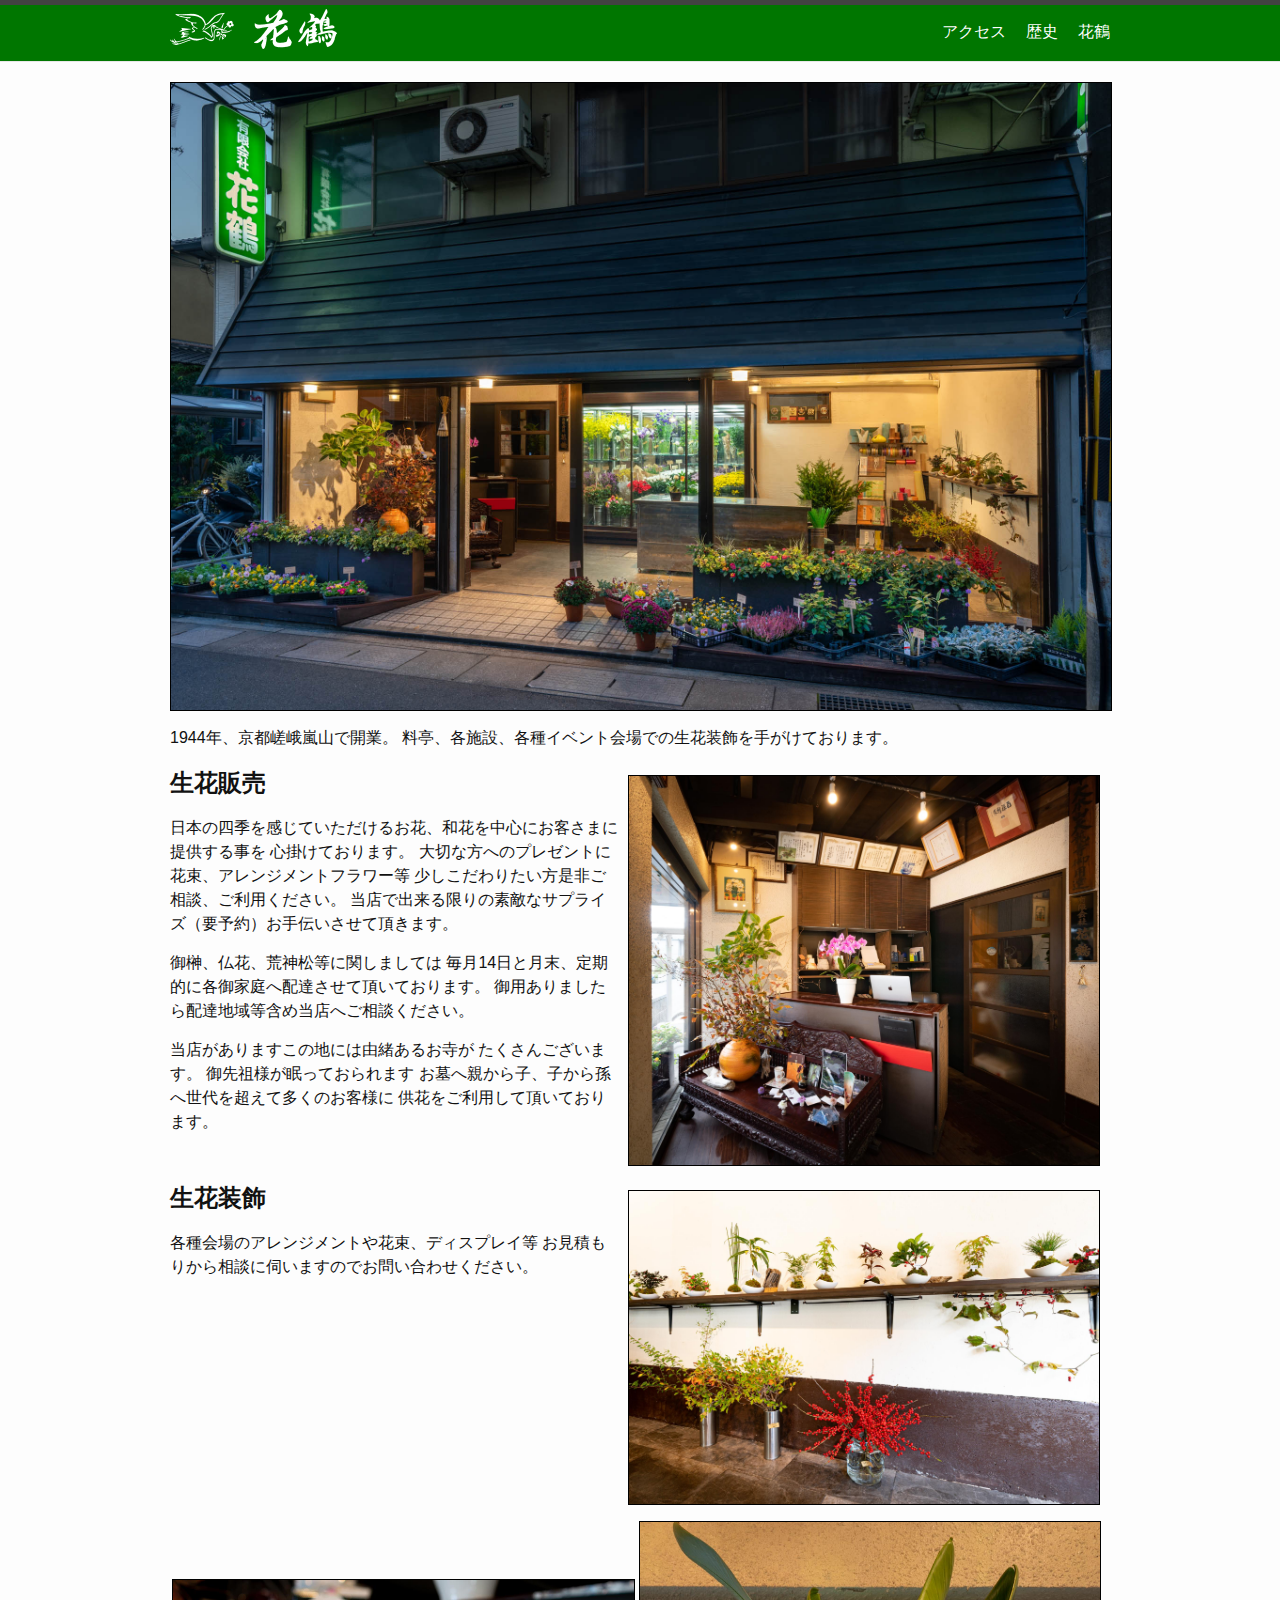
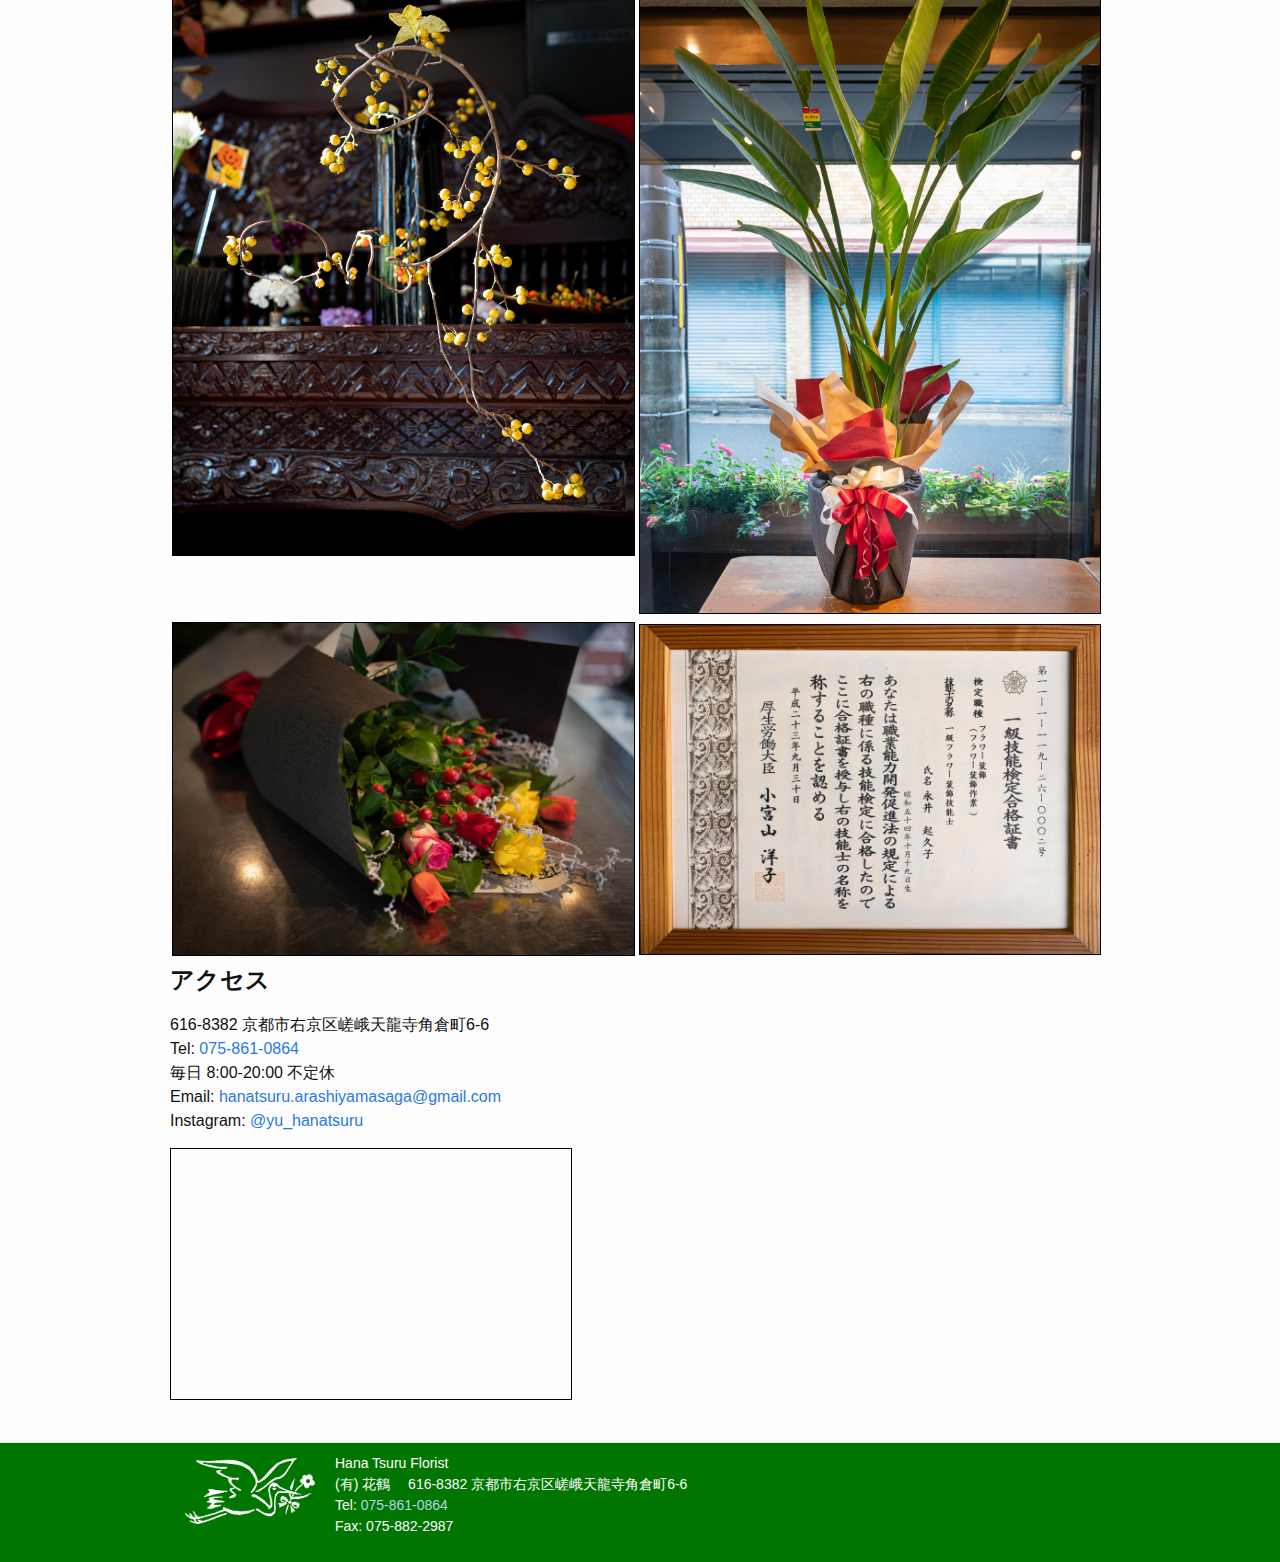
==== commit 593f685b: "<a tel> fixed?" ====
--- a/index.html
+++ b/index.html
@@ -9,15 +9,17 @@
 <meta property="og:locale" content="en_US" />
 <meta name="description" content="京都嵐山　花鶴　Hanatsuru Florist" />
 <meta property="og:description" content="京都嵐山　花鶴　Hanatsuru Florist" />
-<link rel="canonical" href="http://localhost:4000/" />
-<meta property="og:url" content="http://localhost:4000/" />
+<link rel="canonical" href="https://www.hanatsuru.co.jp/" />
+<meta property="og:url" content="https://www.hanatsuru.co.jp/" />
 <meta property="og:site_name" content="花鶴" />
 <meta name="twitter:card" content="summary" />
 <meta property="twitter:title" content="花鶴" />
 <script type="application/ld+json">
-{"url":"http://localhost:4000/","name":"花鶴","headline":"花鶴","description":"京都嵐山　花鶴　Hanatsuru Florist","@type":"WebSite","@context":"https://schema.org"}</script>
+{"url":"https://www.hanatsuru.co.jp/","name":"花鶴","headline":"花鶴","description":"京都嵐山　花鶴　Hanatsuru Florist","@type":"WebSite","@context":"https://schema.org"}</script>
 <!-- End Jekyll SEO tag -->
-<link rel="stylesheet" href="/assets/css/style.css"><link type="application/atom+xml" rel="alternate" href="http://localhost:4000/feed.xml" title="花鶴" />
+<link rel="stylesheet" href="/assets/css/style.css"><link type="application/atom+xml" rel="alternate" href="https://www.hanatsuru.co.jp/feed.xml" title="花鶴" /><meta name="format-detection" content="telephone=no">
+
+  
 </head>
 <body><header class="site-header">
 
@@ -92,7 +94,7 @@
 <h2 id="access">アクセス</h2>
 <p> 616-8382 京都市右京区嵯峨天龍寺角倉町6-6
         <br/>
-          Tel: 075-861-0864
+          Tel: <a href="tel:075-861-0864">075-861-0864</a>
      <br/>
     毎日 8:00-20:00 不定休
 
@@ -125,7 +127,7 @@
         (有) 花鶴　
         616-8382 京都市右京区嵯峨天龍寺角倉町6-6
         <br/>
-          Tel: 075-861-0864‬ <br/>
+                 Tel: <a href="tel:075-861-0864">075-861-0864‬</a> <br/>
                  Fax: 075-882-2987
         </p>
       </div>
--- a/assets/css/style.css
+++ b/assets/css/style.css
@@ -329,6 +329,8 @@
 
 .site-footer { padding: 10px 0; }
 
+.site-footer a { color: lightblue; }
+
 .site-header a.page-link { color: white; }
 
 .site-title img { height: 40px; margin-top: -10px; }
